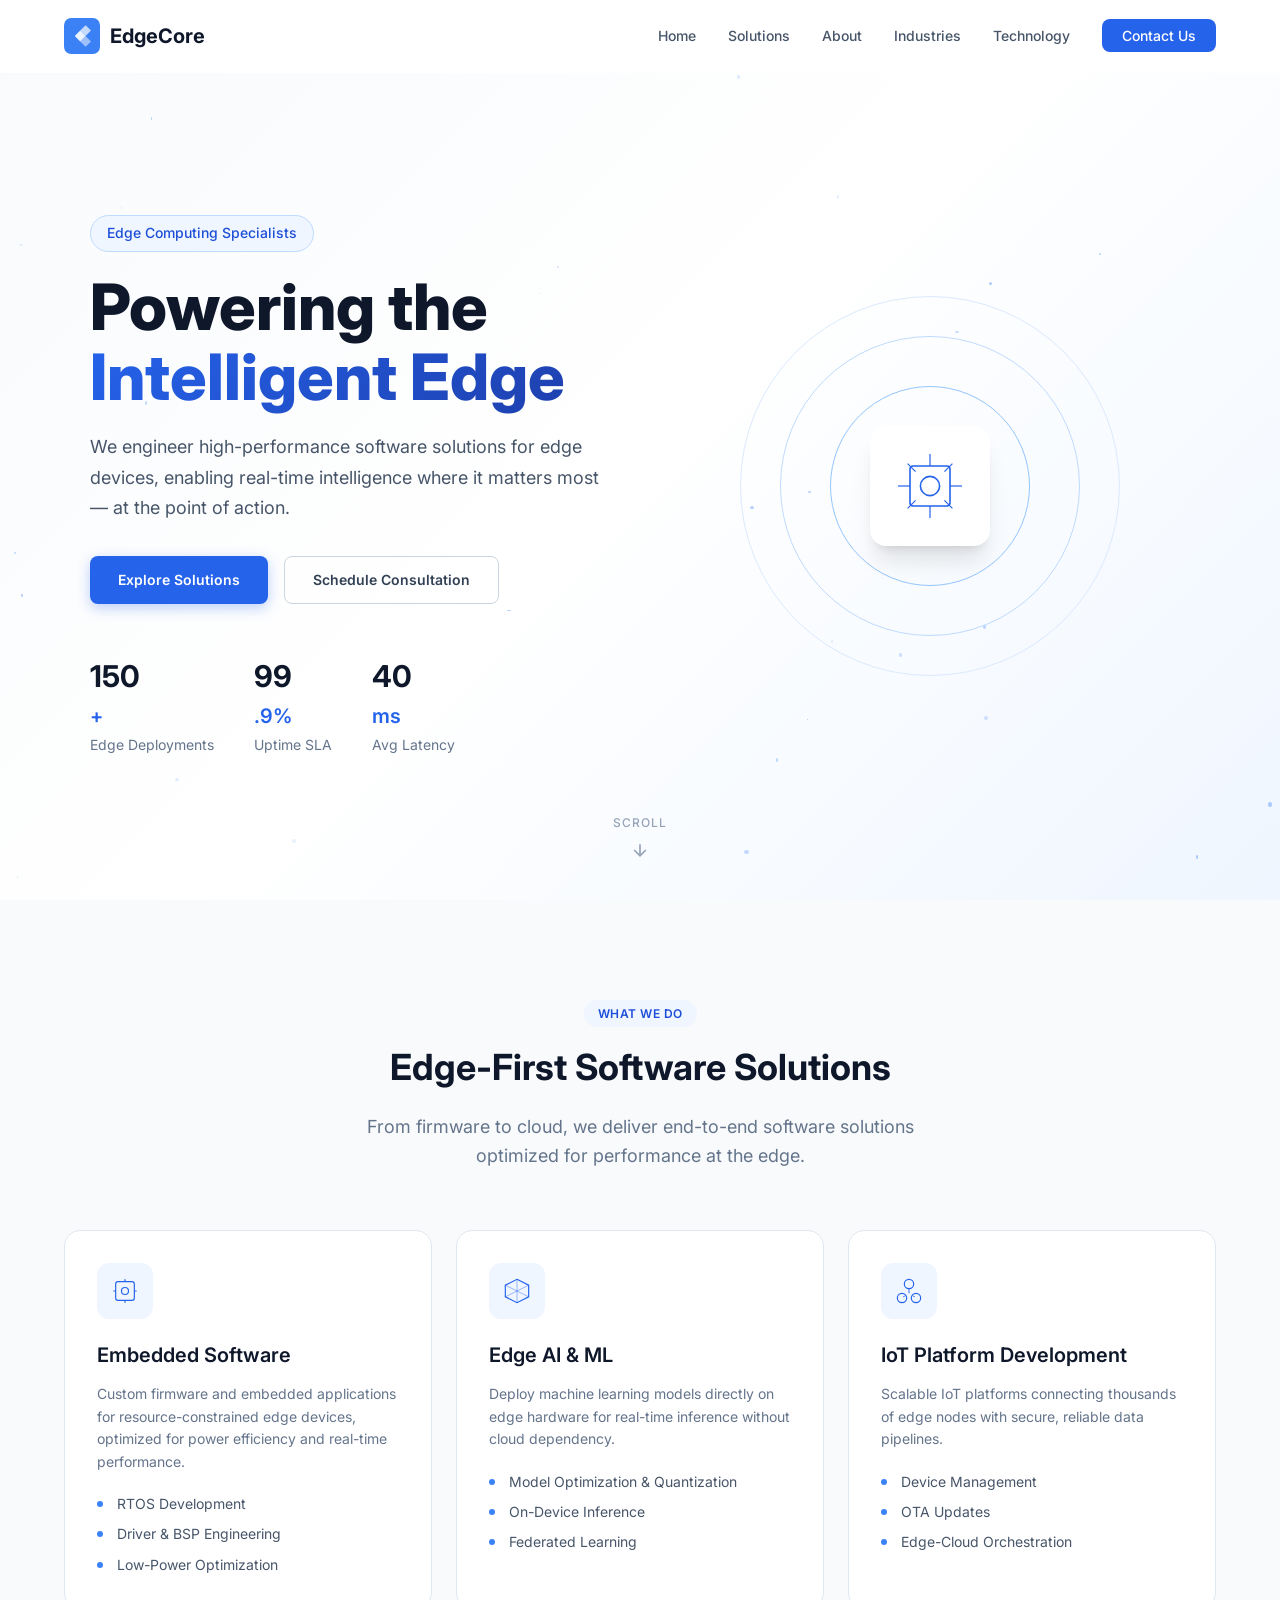
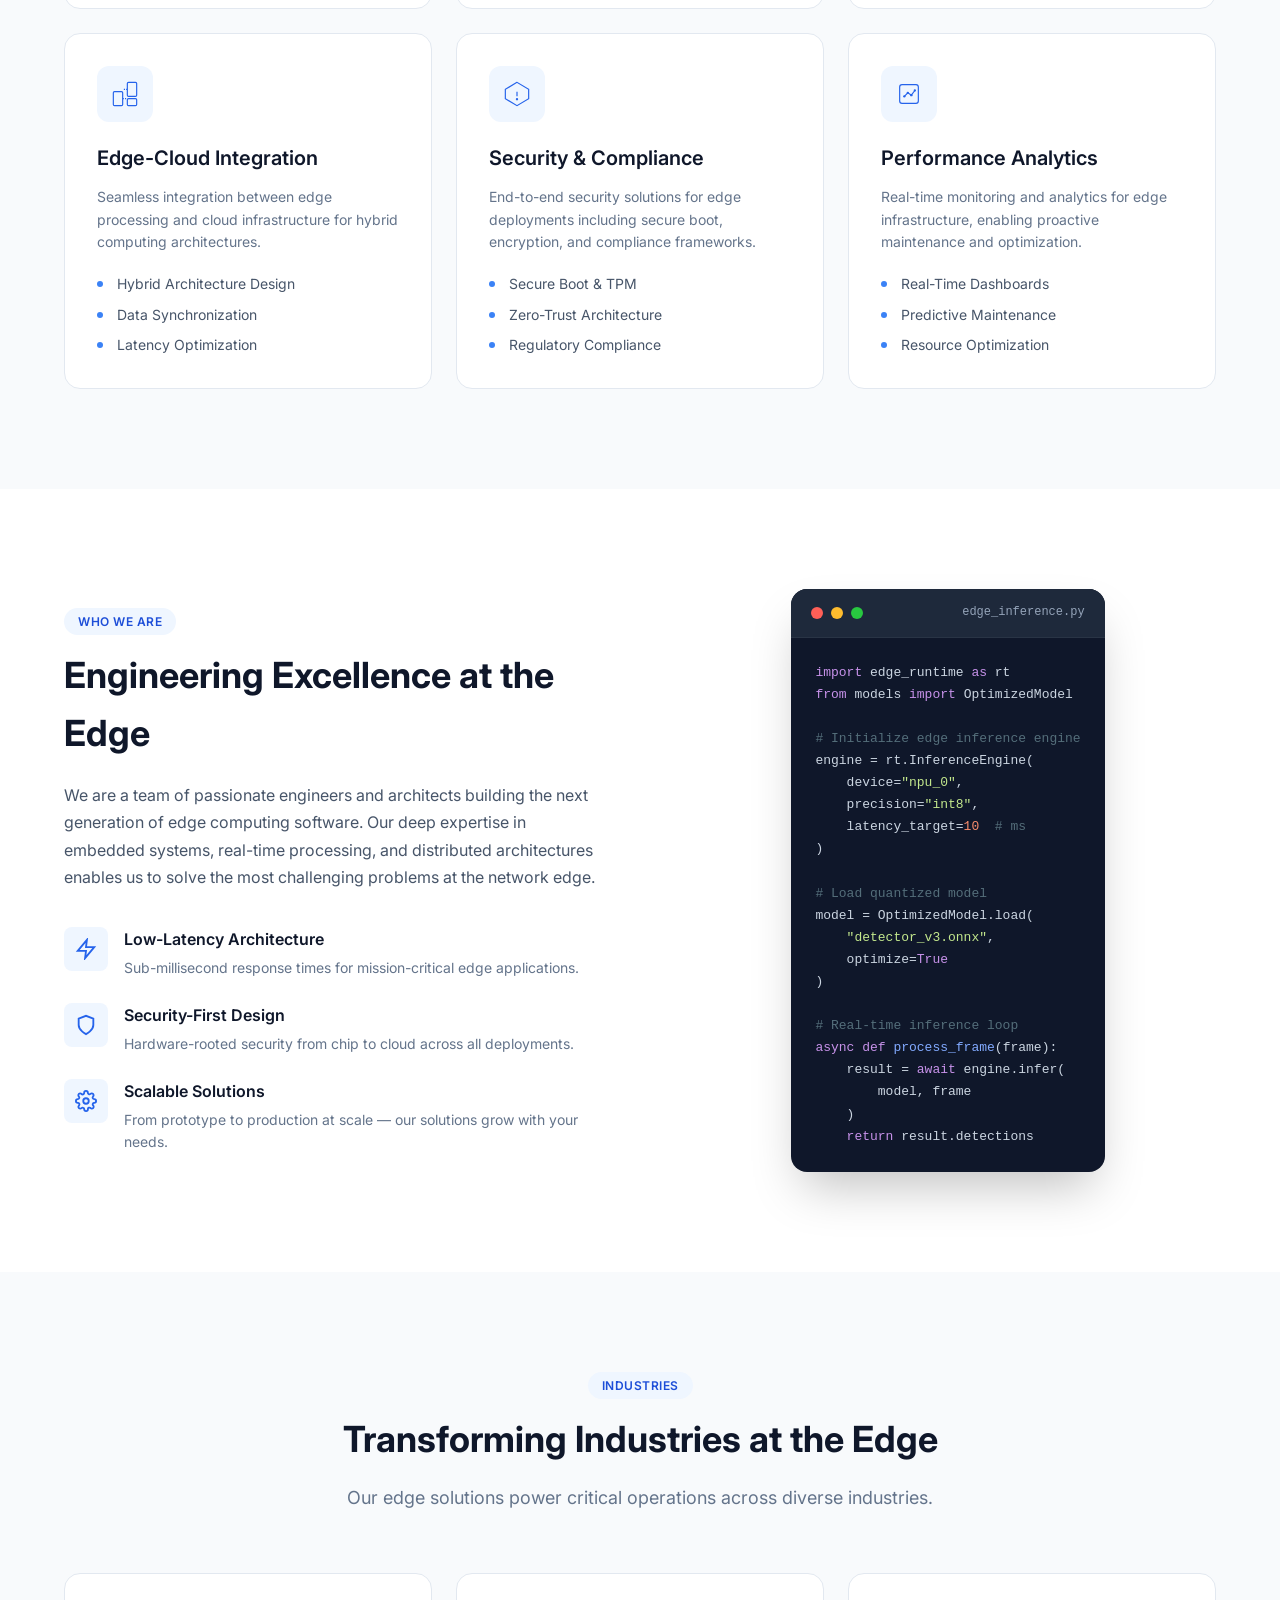
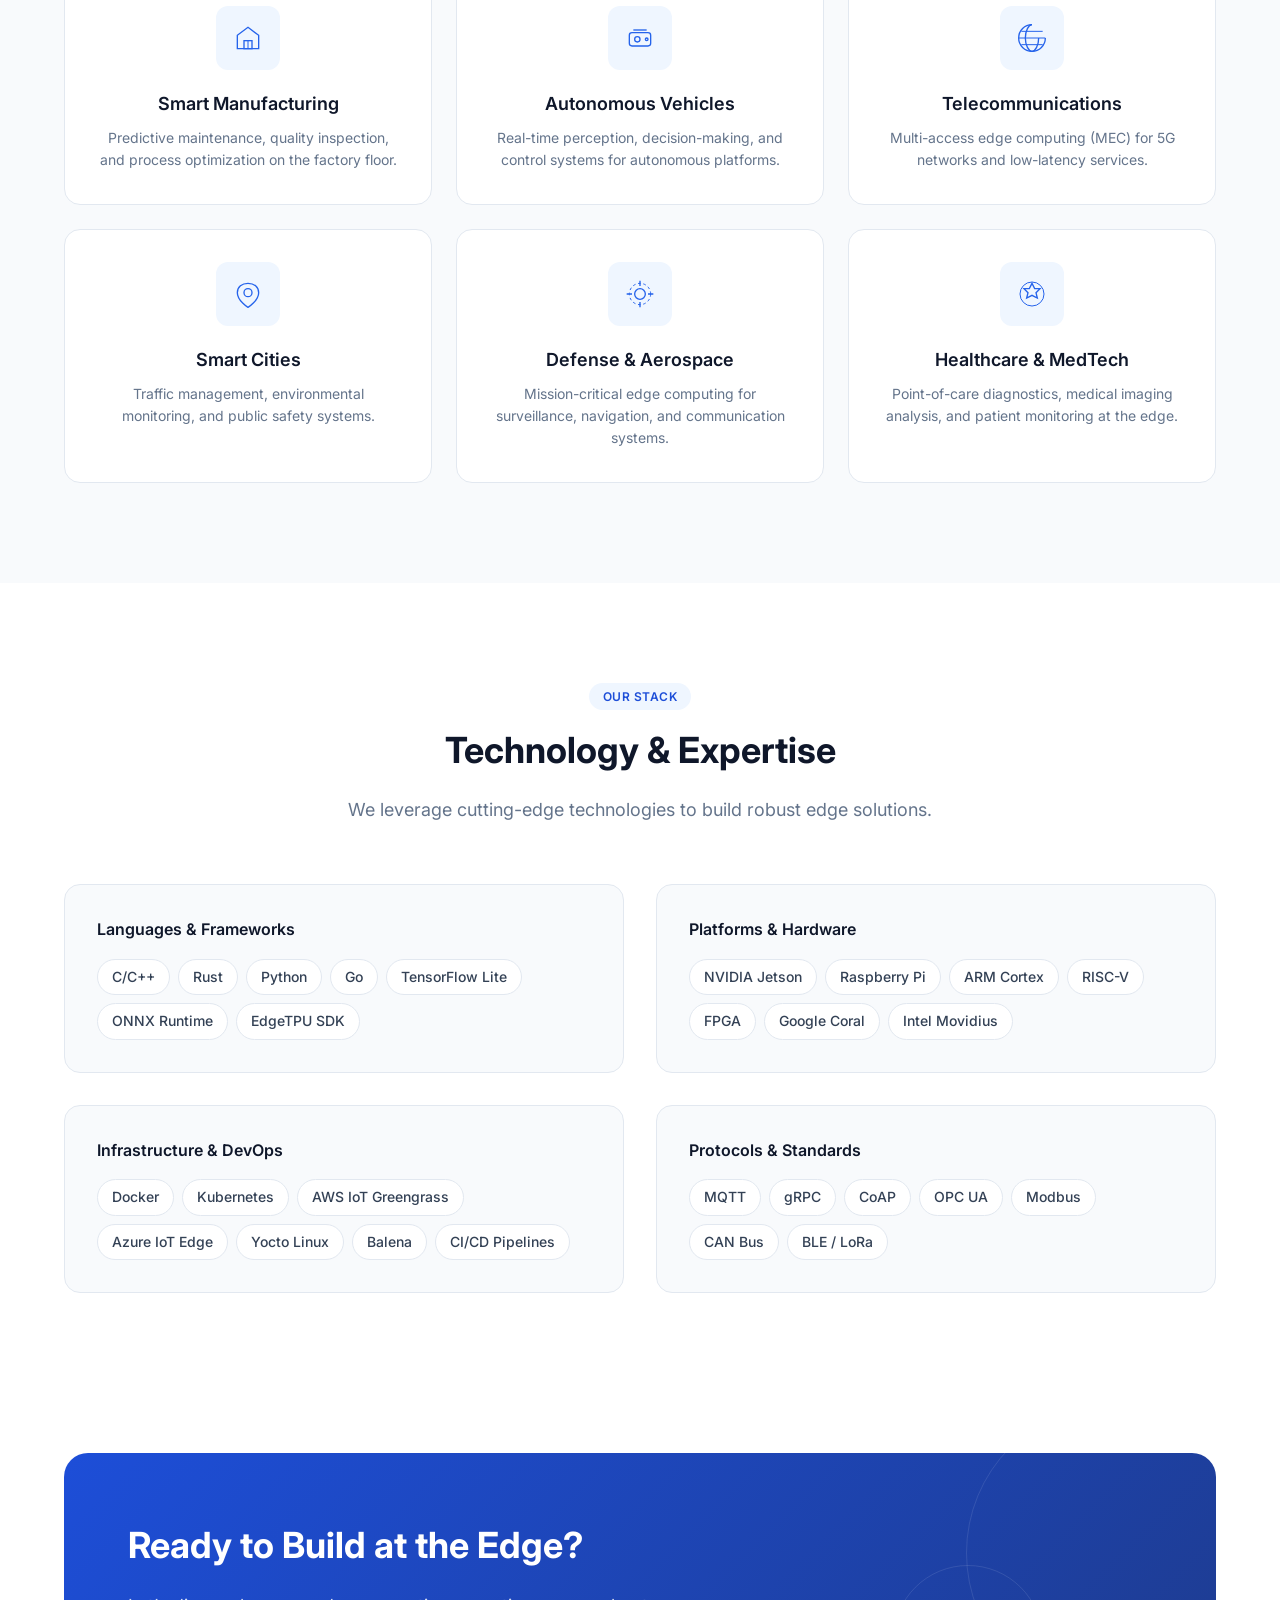
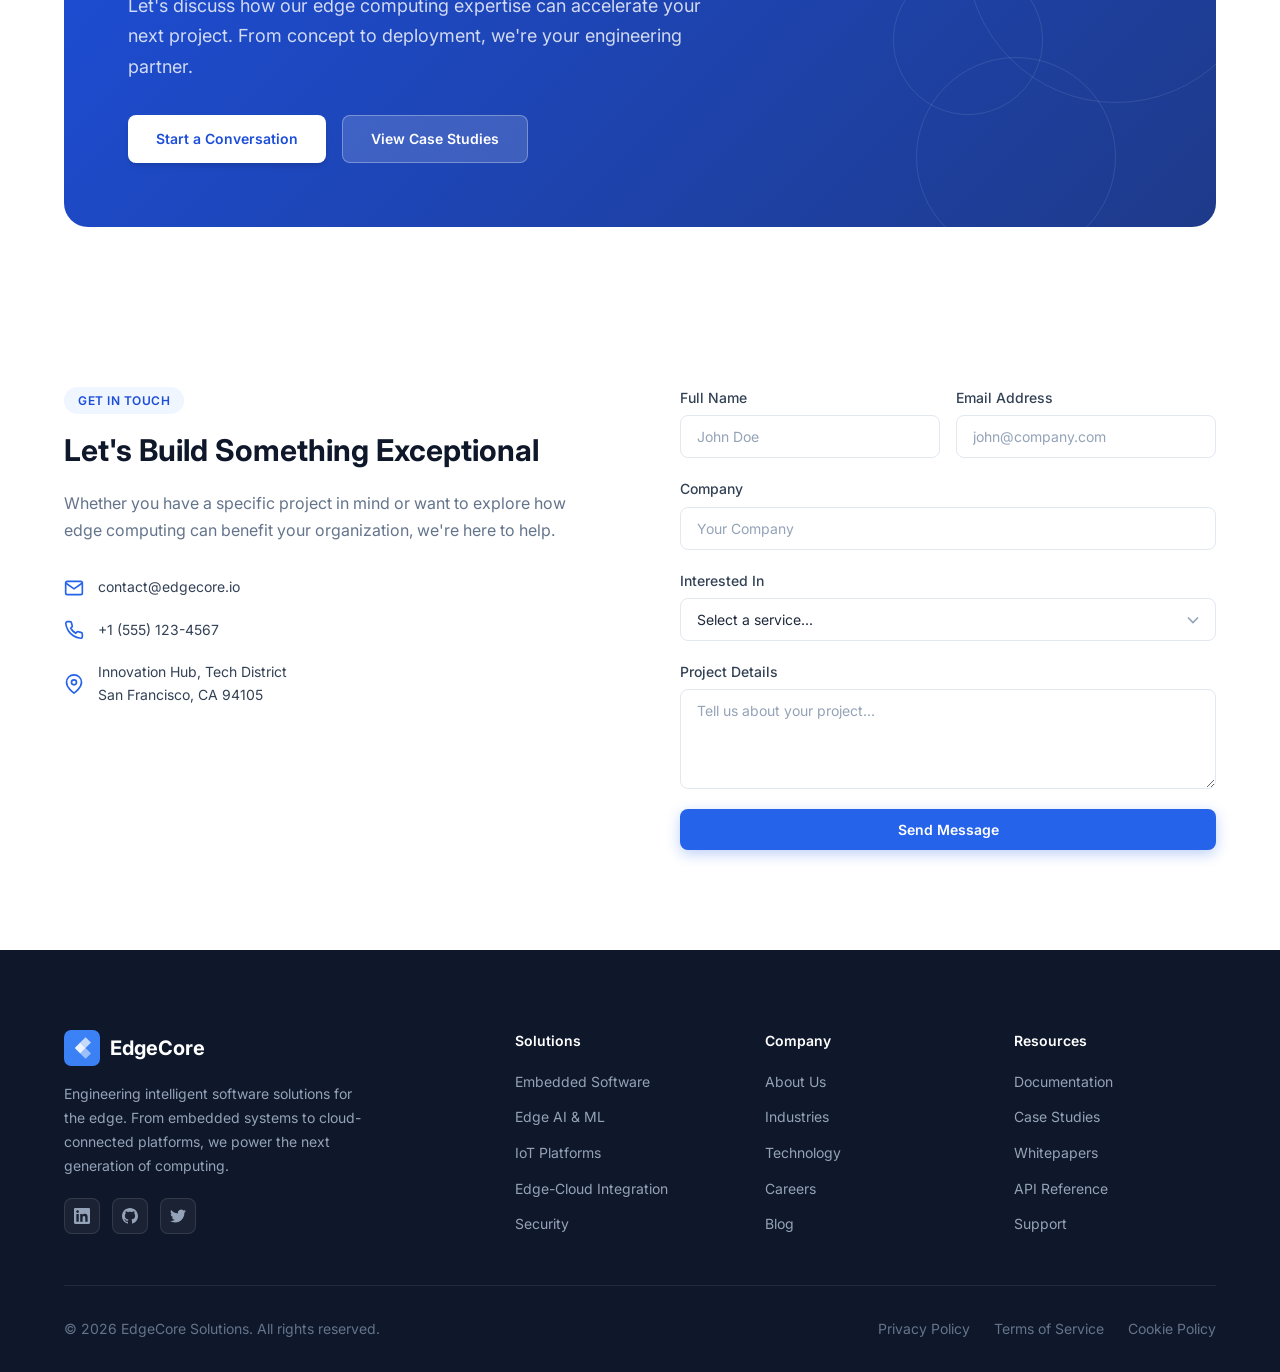
==== index.html @ 03f92da9 "Initial commit: EdgeCore Solutions website" ====
<!DOCTYPE html>
<html lang="en">
<head>
    <meta charset="UTF-8">
    <meta name="viewport" content="width=device-width, initial-scale=1.0">
    <meta name="description" content="Leading software solutions provider specializing in edge computing, embedded systems, and intelligent edge devices.">
    <title>EdgeCore Solutions | Intelligent Edge Software</title>
    <link rel="stylesheet" href="css/style.css">
    <link rel="preconnect" href="https://fonts.googleapis.com">
    <link rel="preconnect" href="https://fonts.gstatic.com" crossorigin>
    <link href="https://fonts.googleapis.com/css2?family=Inter:wght@300;400;500;600;700;800&display=swap" rel="stylesheet">
    <link rel="icon" type="image/svg+xml" href="assets/favicon.svg">
</head>
<body>
    <!-- Navigation -->
    <nav class="navbar" id="navbar">
        <div class="container nav-container">
            <a href="#" class="logo">
                <svg class="logo-icon" viewBox="0 0 40 40" fill="none" xmlns="http://www.w3.org/2000/svg">
                    <rect width="40" height="40" rx="8" fill="url(#logo-gradient)"/>
                    <path d="M12 20L18 14L24 20L18 26L12 20Z" fill="white" opacity="0.9"/>
                    <path d="M18 14L24 8L30 14L24 20L18 14Z" fill="white" opacity="0.7"/>
                    <path d="M18 26L24 20L30 26L24 32L18 26Z" fill="white" opacity="0.5"/>
                    <defs>
                        <linearGradient id="logo-gradient" x1="0" y1="0" x2="40" y2="40">
                            <stop stop-color="#3B82F6"/>
                            <stop offset="1" stop-color="#1E40AF"/>
                        </linearGradient>
                    </defs>
                </svg>
                <span class="logo-text">EdgeCore</span>
            </a>
            <ul class="nav-links" id="nav-links">
                <li><a href="#home">Home</a></li>
                <li><a href="#solutions">Solutions</a></li>
                <li><a href="#about">About</a></li>
                <li><a href="#industries">Industries</a></li>
                <li><a href="#technology">Technology</a></li>
                <li><a href="#contact" class="nav-cta">Contact Us</a></li>
            </ul>
            <button class="mobile-toggle" id="mobile-toggle" aria-label="Toggle navigation">
                <span></span>
                <span></span>
                <span></span>
            </button>
        </div>
    </nav>

    <!-- Hero Section -->
    <section class="hero" id="home">
        <div class="hero-bg">
            <div class="hero-particles" id="hero-particles"></div>
        </div>
        <div class="container hero-content">
            <div class="hero-text">
                <span class="hero-badge">Edge Computing Specialists</span>
                <h1>Powering the<br><span class="gradient-text">Intelligent Edge</span></h1>
                <p class="hero-description">We engineer high-performance software solutions for edge devices, enabling real-time intelligence where it matters most — at the point of action.</p>
                <div class="hero-actions">
                    <a href="#solutions" class="btn btn-primary">Explore Solutions</a>
                    <a href="#contact" class="btn btn-outline">Schedule Consultation</a>
                </div>
                <div class="hero-stats">
                    <div class="stat">
                        <span class="stat-number" data-count="150">0</span><span class="stat-suffix">+</span>
                        <span class="stat-label">Edge Deployments</span>
                    </div>
                    <div class="stat">
                        <span class="stat-number" data-count="99">0</span><span class="stat-suffix">.9%</span>
                        <span class="stat-label">Uptime SLA</span>
                    </div>
                    <div class="stat">
                        <span class="stat-number" data-count="40">0</span><span class="stat-suffix">ms</span>
                        <span class="stat-label">Avg Latency</span>
                    </div>
                </div>
            </div>
            <div class="hero-visual">
                <div class="device-graphic">
                    <div class="device-ring ring-1"></div>
                    <div class="device-ring ring-2"></div>
                    <div class="device-ring ring-3"></div>
                    <div class="device-core">
                        <svg viewBox="0 0 100 100" fill="none" xmlns="http://www.w3.org/2000/svg">
                            <rect x="25" y="25" width="50" height="50" rx="4" stroke="currentColor" stroke-width="2"/>
                            <circle cx="50" cy="50" r="12" stroke="currentColor" stroke-width="2"/>
                            <line x1="50" y1="10" x2="50" y2="25" stroke="currentColor" stroke-width="1.5"/>
                            <line x1="50" y1="75" x2="50" y2="90" stroke="currentColor" stroke-width="1.5"/>
                            <line x1="10" y1="50" x2="25" y2="50" stroke="currentColor" stroke-width="1.5"/>
                            <line x1="75" y1="50" x2="90" y2="50" stroke="currentColor" stroke-width="1.5"/>
                            <line x1="22" y1="22" x2="32" y2="32" stroke="currentColor" stroke-width="1.5"/>
                            <line x1="68" y1="68" x2="78" y2="78" stroke="currentColor" stroke-width="1.5"/>
                            <line x1="78" y1="22" x2="68" y2="32" stroke="currentColor" stroke-width="1.5"/>
                            <line x1="32" y1="68" x2="22" y2="78" stroke="currentColor" stroke-width="1.5"/>
                        </svg>
                    </div>
                    <div class="data-point dp-1"></div>
                    <div class="data-point dp-2"></div>
                    <div class="data-point dp-3"></div>
                    <div class="data-point dp-4"></div>
                </div>
            </div>
        </div>
        <div class="hero-scroll">
            <a href="#solutions" class="scroll-indicator">
                <span>Scroll</span>
                <svg viewBox="0 0 24 24" fill="none" stroke="currentColor" stroke-width="2">
                    <path d="M12 5v14M5 12l7 7 7-7"/>
                </svg>
            </a>
        </div>
    </section>

    <!-- Solutions Section -->
    <section class="section solutions" id="solutions">
        <div class="container">
            <div class="section-header">
                <span class="section-tag">What We Do</span>
                <h2>Edge-First Software Solutions</h2>
                <p>From firmware to cloud, we deliver end-to-end software solutions optimized for performance at the edge.</p>
            </div>
            <div class="solutions-grid">
                <div class="solution-card" data-aos="fade-up">
                    <div class="solution-icon">
                        <svg viewBox="0 0 48 48" fill="none" xmlns="http://www.w3.org/2000/svg">
                            <rect x="8" y="8" width="32" height="32" rx="4" stroke="currentColor" stroke-width="2"/>
                            <circle cx="24" cy="24" r="6" stroke="currentColor" stroke-width="2"/>
                            <path d="M24 4V8M24 40V44M4 24H8M40 24H44" stroke="currentColor" stroke-width="2"/>
                        </svg>
                    </div>
                    <h3>Embedded Software</h3>
                    <p>Custom firmware and embedded applications for resource-constrained edge devices, optimized for power efficiency and real-time performance.</p>
                    <ul class="solution-features">
                        <li>RTOS Development</li>
                        <li>Driver & BSP Engineering</li>
                        <li>Low-Power Optimization</li>
                    </ul>
                </div>
                <div class="solution-card" data-aos="fade-up" data-aos-delay="100">
                    <div class="solution-icon">
                        <svg viewBox="0 0 48 48" fill="none" xmlns="http://www.w3.org/2000/svg">
                            <path d="M24 4L44 14V34L24 44L4 34V14L24 4Z" stroke="currentColor" stroke-width="2"/>
                            <path d="M24 4V44M4 14L44 34M44 14L4 34" stroke="currentColor" stroke-width="1.5" opacity="0.5"/>
                        </svg>
                    </div>
                    <h3>Edge AI & ML</h3>
                    <p>Deploy machine learning models directly on edge hardware for real-time inference without cloud dependency.</p>
                    <ul class="solution-features">
                        <li>Model Optimization & Quantization</li>
                        <li>On-Device Inference</li>
                        <li>Federated Learning</li>
                    </ul>
                </div>
                <div class="solution-card" data-aos="fade-up" data-aos-delay="200">
                    <div class="solution-icon">
                        <svg viewBox="0 0 48 48" fill="none" xmlns="http://www.w3.org/2000/svg">
                            <circle cx="24" cy="12" r="8" stroke="currentColor" stroke-width="2"/>
                            <circle cx="12" cy="36" r="8" stroke="currentColor" stroke-width="2"/>
                            <circle cx="36" cy="36" r="8" stroke="currentColor" stroke-width="2"/>
                            <path d="M24 20V28M18 32L14 34M30 32L34 34" stroke="currentColor" stroke-width="1.5"/>
                        </svg>
                    </div>
                    <h3>IoT Platform Development</h3>
                    <p>Scalable IoT platforms connecting thousands of edge nodes with secure, reliable data pipelines.</p>
                    <ul class="solution-features">
                        <li>Device Management</li>
                        <li>OTA Updates</li>
                        <li>Edge-Cloud Orchestration</li>
                    </ul>
                </div>
                <div class="solution-card" data-aos="fade-up" data-aos-delay="300">
                    <div class="solution-icon">
                        <svg viewBox="0 0 48 48" fill="none" xmlns="http://www.w3.org/2000/svg">
                            <rect x="4" y="20" width="16" height="24" rx="2" stroke="currentColor" stroke-width="2"/>
                            <rect x="28" y="4" width="16" height="24" rx="2" stroke="currentColor" stroke-width="2"/>
                            <path d="M20 32H28M28 16H20" stroke="currentColor" stroke-width="2" stroke-dasharray="2 2"/>
                            <rect x="28" y="32" width="16" height="12" rx="2" stroke="currentColor" stroke-width="2"/>
                        </svg>
                    </div>
                    <h3>Edge-Cloud Integration</h3>
                    <p>Seamless integration between edge processing and cloud infrastructure for hybrid computing architectures.</p>
                    <ul class="solution-features">
                        <li>Hybrid Architecture Design</li>
                        <li>Data Synchronization</li>
                        <li>Latency Optimization</li>
                    </ul>
                </div>
                <div class="solution-card" data-aos="fade-up" data-aos-delay="400">
                    <div class="solution-icon">
                        <svg viewBox="0 0 48 48" fill="none" xmlns="http://www.w3.org/2000/svg">
                            <path d="M24 4L4 16V32L24 44L44 32V16L24 4Z" stroke="currentColor" stroke-width="2"/>
                            <path d="M24 20V28" stroke="currentColor" stroke-width="2"/>
                            <circle cx="24" cy="33" r="2" fill="currentColor"/>
                        </svg>
                    </div>
                    <h3>Security & Compliance</h3>
                    <p>End-to-end security solutions for edge deployments including secure boot, encryption, and compliance frameworks.</p>
                    <ul class="solution-features">
                        <li>Secure Boot & TPM</li>
                        <li>Zero-Trust Architecture</li>
                        <li>Regulatory Compliance</li>
                    </ul>
                </div>
                <div class="solution-card" data-aos="fade-up" data-aos-delay="500">
                    <div class="solution-icon">
                        <svg viewBox="0 0 48 48" fill="none" xmlns="http://www.w3.org/2000/svg">
                            <rect x="8" y="8" width="32" height="32" rx="4" stroke="currentColor" stroke-width="2"/>
                            <path d="M16 28L22 22L28 26L34 18" stroke="currentColor" stroke-width="2"/>
                            <circle cx="16" cy="28" r="2" fill="currentColor"/>
                            <circle cx="22" cy="22" r="2" fill="currentColor"/>
                            <circle cx="28" cy="26" r="2" fill="currentColor"/>
                            <circle cx="34" cy="18" r="2" fill="currentColor"/>
                        </svg>
                    </div>
                    <h3>Performance Analytics</h3>
                    <p>Real-time monitoring and analytics for edge infrastructure, enabling proactive maintenance and optimization.</p>
                    <ul class="solution-features">
                        <li>Real-Time Dashboards</li>
                        <li>Predictive Maintenance</li>
                        <li>Resource Optimization</li>
                    </ul>
                </div>
            </div>
        </div>
    </section>

    <!-- About Section -->
    <section class="section about" id="about">
        <div class="container">
            <div class="about-grid">
                <div class="about-content">
                    <span class="section-tag">Who We Are</span>
                    <h2>Engineering Excellence at the Edge</h2>
                    <p class="about-lead">We are a team of passionate engineers and architects building the next generation of edge computing software. Our deep expertise in embedded systems, real-time processing, and distributed architectures enables us to solve the most challenging problems at the network edge.</p>
                    <div class="about-features">
                        <div class="about-feature">
                            <div class="feature-icon">
                                <svg viewBox="0 0 24 24" fill="none" stroke="currentColor" stroke-width="2">
                                    <path d="M13 2L3 14h9l-1 8 10-12h-9l1-8z"/>
                                </svg>
                            </div>
                            <div>
                                <h4>Low-Latency Architecture</h4>
                                <p>Sub-millisecond response times for mission-critical edge applications.</p>
                            </div>
                        </div>
                        <div class="about-feature">
                            <div class="feature-icon">
                                <svg viewBox="0 0 24 24" fill="none" stroke="currentColor" stroke-width="2">
                                    <path d="M12 22s8-4 8-10V5l-8-3-8 3v7c0 6 8 10 8 10z"/>
                                </svg>
                            </div>
                            <div>
                                <h4>Security-First Design</h4>
                                <p>Hardware-rooted security from chip to cloud across all deployments.</p>
                            </div>
                        </div>
                        <div class="about-feature">
                            <div class="feature-icon">
                                <svg viewBox="0 0 24 24" fill="none" stroke="currentColor" stroke-width="2">
                                    <circle cx="12" cy="12" r="3"/>
                                    <path d="M19.4 15a1.65 1.65 0 0 0 .33 1.82l.06.06a2 2 0 0 1 0 2.83 2 2 0 0 1-2.83 0l-.06-.06a1.65 1.65 0 0 0-1.82-.33 1.65 1.65 0 0 0-1 1.51V21a2 2 0 0 1-2 2 2 2 0 0 1-2-2v-.09A1.65 1.65 0 0 0 9 19.4a1.65 1.65 0 0 0-1.82.33l-.06.06a2 2 0 0 1-2.83 0 2 2 0 0 1 0-2.83l.06-.06A1.65 1.65 0 0 0 4.68 15a1.65 1.65 0 0 0-1.51-1H3a2 2 0 0 1-2-2 2 2 0 0 1 2-2h.09A1.65 1.65 0 0 0 4.6 9a1.65 1.65 0 0 0-.33-1.82l-.06-.06a2 2 0 0 1 0-2.83 2 2 0 0 1 2.83 0l.06.06A1.65 1.65 0 0 0 9 4.68a1.65 1.65 0 0 0 1-1.51V3a2 2 0 0 1 2-2 2 2 0 0 1 2 2v.09a1.65 1.65 0 0 0 1 1.51 1.65 1.65 0 0 0 1.82-.33l.06-.06a2 2 0 0 1 2.83 0 2 2 0 0 1 0 2.83l-.06.06A1.65 1.65 0 0 0 19.4 9a1.65 1.65 0 0 0 1.51 1H21a2 2 0 0 1 2 2 2 2 0 0 1-2 2h-.09a1.65 1.65 0 0 0-1.51 1z"/>
                                </svg>
                            </div>
                            <div>
                                <h4>Scalable Solutions</h4>
                                <p>From prototype to production at scale — our solutions grow with your needs.</p>
                            </div>
                        </div>
                    </div>
                </div>
                <div class="about-visual">
                    <div class="about-image">
                        <div class="code-window">
                            <div class="code-header">
                                <span class="dot red"></span>
                                <span class="dot yellow"></span>
                                <span class="dot green"></span>
                                <span class="code-title">edge_inference.py</span>
                            </div>
                            <pre class="code-content"><code><span class="code-keyword">import</span> edge_runtime <span class="code-keyword">as</span> rt
<span class="code-keyword">from</span> models <span class="code-keyword">import</span> OptimizedModel

<span class="code-comment"># Initialize edge inference engine</span>
engine = rt.InferenceEngine(
    device=<span class="code-string">"npu_0"</span>,
    precision=<span class="code-string">"int8"</span>,
    latency_target=<span class="code-number">10</span>  <span class="code-comment"># ms</span>
)

<span class="code-comment"># Load quantized model</span>
model = OptimizedModel.load(
    <span class="code-string">"detector_v3.onnx"</span>,
    optimize=<span class="code-keyword">True</span>
)

<span class="code-comment"># Real-time inference loop</span>
<span class="code-keyword">async def</span> <span class="code-function">process_frame</span>(frame):
    result = <span class="code-keyword">await</span> engine.infer(
        model, frame
    )
    <span class="code-keyword">return</span> result.detections</code></pre>
                        </div>
                    </div>
                </div>
            </div>
        </div>
    </section>

    <!-- Industries Section -->
    <section class="section industries" id="industries">
        <div class="container">
            <div class="section-header">
                <span class="section-tag">Industries</span>
                <h2>Transforming Industries at the Edge</h2>
                <p>Our edge solutions power critical operations across diverse industries.</p>
            </div>
            <div class="industries-grid">
                <div class="industry-card">
                    <div class="industry-icon">
                        <svg viewBox="0 0 48 48" fill="none" xmlns="http://www.w3.org/2000/svg">
                            <path d="M8 40V20L24 8L40 20V40H8Z" stroke="currentColor" stroke-width="2"/>
                            <rect x="18" y="28" width="12" height="12" stroke="currentColor" stroke-width="2"/>
                            <path d="M24 28V40" stroke="currentColor" stroke-width="1.5"/>
                        </svg>
                    </div>
                    <h3>Smart Manufacturing</h3>
                    <p>Predictive maintenance, quality inspection, and process optimization on the factory floor.</p>
                </div>
                <div class="industry-card">
                    <div class="industry-icon">
                        <svg viewBox="0 0 48 48" fill="none" xmlns="http://www.w3.org/2000/svg">
                            <rect x="8" y="16" width="32" height="20" rx="4" stroke="currentColor" stroke-width="2"/>
                            <circle cx="20" cy="26" r="4" stroke="currentColor" stroke-width="2"/>
                            <circle cx="34" cy="26" r="2" stroke="currentColor" stroke-width="2"/>
                            <path d="M14 12H34" stroke="currentColor" stroke-width="2"/>
                        </svg>
                    </div>
                    <h3>Autonomous Vehicles</h3>
                    <p>Real-time perception, decision-making, and control systems for autonomous platforms.</p>
                </div>
                <div class="industry-card">
                    <div class="industry-icon">
                        <svg viewBox="0 0 48 48" fill="none" xmlns="http://www.w3.org/2000/svg">
                            <path d="M24 4C13 4 4 13 4 24C4 35 13 44 24 44C35 44 44 35 44 24" stroke="currentColor" stroke-width="2"/>
                            <path d="M24 4C19 4 14 13 14 24C14 35 19 44 24 44C29 44 34 35 34 24" stroke="currentColor" stroke-width="2"/>
                            <path d="M4 24H44" stroke="currentColor" stroke-width="1.5"/>
                            <path d="M8 14H40" stroke="currentColor" stroke-width="1.5"/>
                            <path d="M8 34H40" stroke="currentColor" stroke-width="1.5"/>
                        </svg>
                    </div>
                    <h3>Telecommunications</h3>
                    <p>Multi-access edge computing (MEC) for 5G networks and low-latency services.</p>
                </div>
                <div class="industry-card">
                    <div class="industry-icon">
                        <svg viewBox="0 0 48 48" fill="none" xmlns="http://www.w3.org/2000/svg">
                            <path d="M24 44C24 44 40 34 40 22C40 13 33 8 24 8C15 8 8 13 8 22C8 34 24 44 24 44Z" stroke="currentColor" stroke-width="2"/>
                            <circle cx="24" cy="22" r="6" stroke="currentColor" stroke-width="2"/>
                        </svg>
                    </div>
                    <h3>Smart Cities</h3>
                    <p>Traffic management, environmental monitoring, and public safety systems.</p>
                </div>
                <div class="industry-card">
                    <div class="industry-icon">
                        <svg viewBox="0 0 48 48" fill="none" xmlns="http://www.w3.org/2000/svg">
                            <path d="M24 4V12M24 36V44M4 24H12M36 24H44" stroke="currentColor" stroke-width="2"/>
                            <circle cx="24" cy="24" r="8" stroke="currentColor" stroke-width="2"/>
                            <circle cx="24" cy="24" r="16" stroke="currentColor" stroke-width="1.5" stroke-dasharray="4 4"/>
                        </svg>
                    </div>
                    <h3>Defense & Aerospace</h3>
                    <p>Mission-critical edge computing for surveillance, navigation, and communication systems.</p>
                </div>
                <div class="industry-card">
                    <div class="industry-icon">
                        <svg viewBox="0 0 48 48" fill="none" xmlns="http://www.w3.org/2000/svg">
                            <path d="M24 8L28 16H36L30 22L32 30L24 26L16 30L18 22L12 16H20L24 8Z" stroke="currentColor" stroke-width="2"/>
                            <circle cx="24" cy="24" r="18" stroke="currentColor" stroke-width="1.5"/>
                        </svg>
                    </div>
                    <h3>Healthcare & MedTech</h3>
                    <p>Point-of-care diagnostics, medical imaging analysis, and patient monitoring at the edge.</p>
                </div>
            </div>
        </div>
    </section>

    <!-- Technology Section -->
    <section class="section technology" id="technology">
        <div class="container">
            <div class="section-header">
                <span class="section-tag">Our Stack</span>
                <h2>Technology & Expertise</h2>
                <p>We leverage cutting-edge technologies to build robust edge solutions.</p>
            </div>
            <div class="tech-grid">
                <div class="tech-category">
                    <h3>Languages & Frameworks</h3>
                    <div class="tech-tags">
                        <span class="tech-tag">C/C++</span>
                        <span class="tech-tag">Rust</span>
                        <span class="tech-tag">Python</span>
                        <span class="tech-tag">Go</span>
                        <span class="tech-tag">TensorFlow Lite</span>
                        <span class="tech-tag">ONNX Runtime</span>
                        <span class="tech-tag">EdgeTPU SDK</span>
                    </div>
                </div>
                <div class="tech-category">
                    <h3>Platforms & Hardware</h3>
                    <div class="tech-tags">
                        <span class="tech-tag">NVIDIA Jetson</span>
                        <span class="tech-tag">Raspberry Pi</span>
                        <span class="tech-tag">ARM Cortex</span>
                        <span class="tech-tag">RISC-V</span>
                        <span class="tech-tag">FPGA</span>
                        <span class="tech-tag">Google Coral</span>
                        <span class="tech-tag">Intel Movidius</span>
                    </div>
                </div>
                <div class="tech-category">
                    <h3>Infrastructure & DevOps</h3>
                    <div class="tech-tags">
                        <span class="tech-tag">Docker</span>
                        <span class="tech-tag">Kubernetes</span>
                        <span class="tech-tag">AWS IoT Greengrass</span>
                        <span class="tech-tag">Azure IoT Edge</span>
                        <span class="tech-tag">Yocto Linux</span>
                        <span class="tech-tag">Balena</span>
                        <span class="tech-tag">CI/CD Pipelines</span>
                    </div>
                </div>
                <div class="tech-category">
                    <h3>Protocols & Standards</h3>
                    <div class="tech-tags">
                        <span class="tech-tag">MQTT</span>
                        <span class="tech-tag">gRPC</span>
                        <span class="tech-tag">CoAP</span>
                        <span class="tech-tag">OPC UA</span>
                        <span class="tech-tag">Modbus</span>
                        <span class="tech-tag">CAN Bus</span>
                        <span class="tech-tag">BLE / LoRa</span>
                    </div>
                </div>
            </div>
        </div>
    </section>

    <!-- CTA Section -->
    <section class="section cta-section">
        <div class="container">
            <div class="cta-card">
                <div class="cta-content">
                    <h2>Ready to Build at the Edge?</h2>
                    <p>Let's discuss how our edge computing expertise can accelerate your next project. From concept to deployment, we're your engineering partner.</p>
                    <div class="cta-actions">
                        <a href="#contact" class="btn btn-white">Start a Conversation</a>
                        <a href="#solutions" class="btn btn-ghost">View Case Studies</a>
                    </div>
                </div>
                <div class="cta-decoration">
                    <div class="cta-circle c1"></div>
                    <div class="cta-circle c2"></div>
                    <div class="cta-circle c3"></div>
                </div>
            </div>
        </div>
    </section>

    <!-- Contact Section -->
    <section class="section contact" id="contact">
        <div class="container">
            <div class="contact-grid">
                <div class="contact-info">
                    <span class="section-tag">Get In Touch</span>
                    <h2>Let's Build Something Exceptional</h2>
                    <p>Whether you have a specific project in mind or want to explore how edge computing can benefit your organization, we're here to help.</p>
                    <div class="contact-details">
                        <div class="contact-item">
                            <svg viewBox="0 0 24 24" fill="none" stroke="currentColor" stroke-width="2">
                                <path d="M4 4h16c1.1 0 2 .9 2 2v12c0 1.1-.9 2-2 2H4c-1.1 0-2-.9-2-2V6c0-1.1.9-2 2-2z"/>
                                <polyline points="22,6 12,13 2,6"/>
                            </svg>
                            <span>contact@edgecore.io</span>
                        </div>
                        <div class="contact-item">
                            <svg viewBox="0 0 24 24" fill="none" stroke="currentColor" stroke-width="2">
                                <path d="M22 16.92v3a2 2 0 0 1-2.18 2 19.79 19.79 0 0 1-8.63-3.07 19.5 19.5 0 0 1-6-6 19.79 19.79 0 0 1-3.07-8.67A2 2 0 0 1 4.11 2h3a2 2 0 0 1 2 1.72 12.84 12.84 0 0 0 .7 2.81 2 2 0 0 1-.45 2.11L8.09 9.91a16 16 0 0 0 6 6l1.27-1.27a2 2 0 0 1 2.11-.45 12.84 12.84 0 0 0 2.81.7A2 2 0 0 1 22 16.92z"/>
                            </svg>
                            <span>+1 (555) 123-4567</span>
                        </div>
                        <div class="contact-item">
                            <svg viewBox="0 0 24 24" fill="none" stroke="currentColor" stroke-width="2">
                                <path d="M21 10c0 7-9 13-9 13s-9-6-9-13a9 9 0 0 1 18 0z"/>
                                <circle cx="12" cy="10" r="3"/>
                            </svg>
                            <span>Innovation Hub, Tech District<br>San Francisco, CA 94105</span>
                        </div>
                    </div>
                </div>
                <div class="contact-form-container">
                    <form class="contact-form" id="contact-form">
                        <div class="form-row">
                            <div class="form-group">
                                <label for="name">Full Name</label>
                                <input type="text" id="name" name="name" placeholder="John Doe" required>
                            </div>
                            <div class="form-group">
                                <label for="email">Email Address</label>
                                <input type="email" id="email" name="email" placeholder="john@company.com" required>
                            </div>
                        </div>
                        <div class="form-group">
                            <label for="company">Company</label>
                            <input type="text" id="company" name="company" placeholder="Your Company">
                        </div>
                        <div class="form-group">
                            <label for="service">Interested In</label>
                            <select id="service" name="service">
                                <option value="">Select a service...</option>
                                <option value="embedded">Embedded Software Development</option>
                                <option value="edge-ai">Edge AI & ML Solutions</option>
                                <option value="iot">IoT Platform Development</option>
                                <option value="integration">Edge-Cloud Integration</option>
                                <option value="security">Security & Compliance</option>
                                <option value="consulting">Technical Consulting</option>
                            </select>
                        </div>
                        <div class="form-group">
                            <label for="message">Project Details</label>
                            <textarea id="message" name="message" rows="4" placeholder="Tell us about your project..."></textarea>
                        </div>
                        <button type="submit" class="btn btn-primary btn-full">Send Message</button>
                    </form>
                </div>
            </div>
        </div>
    </section>

    <!-- Footer -->
    <footer class="footer">
        <div class="container">
            <div class="footer-grid">
                <div class="footer-brand">
                    <a href="#" class="logo">
                        <svg class="logo-icon" viewBox="0 0 40 40" fill="none" xmlns="http://www.w3.org/2000/svg">
                            <rect width="40" height="40" rx="8" fill="url(#logo-gradient-footer)"/>
                            <path d="M12 20L18 14L24 20L18 26L12 20Z" fill="white" opacity="0.9"/>
                            <path d="M18 14L24 8L30 14L24 20L18 14Z" fill="white" opacity="0.7"/>
                            <path d="M18 26L24 20L30 26L24 32L18 26Z" fill="white" opacity="0.5"/>
                            <defs>
                                <linearGradient id="logo-gradient-footer" x1="0" y1="0" x2="40" y2="40">
                                    <stop stop-color="#3B82F6"/>
                                    <stop offset="1" stop-color="#1E40AF"/>
                                </linearGradient>
                            </defs>
                        </svg>
                        <span class="logo-text">EdgeCore</span>
                    </a>
                    <p class="footer-description">Engineering intelligent software solutions for the edge. From embedded systems to cloud-connected platforms, we power the next generation of computing.</p>
                    <div class="social-links">
                        <a href="#" aria-label="LinkedIn">
                            <svg viewBox="0 0 24 24" fill="currentColor"><path d="M20.447 20.452h-3.554v-5.569c0-1.328-.027-3.037-1.852-3.037-1.853 0-2.136 1.445-2.136 2.939v5.667H9.351V9h3.414v1.561h.046c.477-.9 1.637-1.85 3.37-1.85 3.601 0 4.267 2.37 4.267 5.455v6.286zM5.337 7.433c-1.144 0-2.063-.926-2.063-2.065 0-1.138.92-2.063 2.063-2.063 1.14 0 2.064.925 2.064 2.063 0 1.139-.925 2.065-2.064 2.065zm1.782 13.019H3.555V9h3.564v11.452zM22.225 0H1.771C.792 0 0 .774 0 1.729v20.542C0 23.227.792 24 1.771 24h20.451C23.2 24 24 23.227 24 22.271V1.729C24 .774 23.2 0 22.222 0h.003z"/></svg>
                        </a>
                        <a href="#" aria-label="GitHub">
                            <svg viewBox="0 0 24 24" fill="currentColor"><path d="M12 0c-6.626 0-12 5.373-12 12 0 5.302 3.438 9.8 8.207 11.387.599.111.793-.261.793-.577v-2.234c-3.338.726-4.033-1.416-4.033-1.416-.546-1.387-1.333-1.756-1.333-1.756-1.089-.745.083-.729.083-.729 1.205.084 1.839 1.237 1.839 1.237 1.07 1.834 2.807 1.304 3.492.997.107-.775.418-1.305.762-1.604-2.665-.305-5.467-1.334-5.467-5.931 0-1.311.469-2.381 1.236-3.221-.124-.303-.535-1.524.117-3.176 0 0 1.008-.322 3.301 1.23.957-.266 1.983-.399 3.003-.404 1.02.005 2.047.138 3.006.404 2.291-1.552 3.297-1.23 3.297-1.23.653 1.653.242 2.874.118 3.176.77.84 1.235 1.911 1.235 3.221 0 4.609-2.807 5.624-5.479 5.921.43.372.823 1.102.823 2.222v3.293c0 .319.192.694.801.576 4.765-1.589 8.199-6.086 8.199-11.386 0-6.627-5.373-12-12-12z"/></svg>
                        </a>
                        <a href="#" aria-label="Twitter">
                            <svg viewBox="0 0 24 24" fill="currentColor"><path d="M23.953 4.57a10 10 0 01-2.825.775 4.958 4.958 0 002.163-2.723c-.951.555-2.005.959-3.127 1.184a4.92 4.92 0 00-8.384 4.482C7.69 8.095 4.067 6.13 1.64 3.162a4.822 4.822 0 00-.666 2.475c0 1.71.87 3.213 2.188 4.096a4.904 4.904 0 01-2.228-.616v.06a4.923 4.923 0 003.946 4.827 4.996 4.996 0 01-2.212.085 4.936 4.936 0 004.604 3.417 9.867 9.867 0 01-6.102 2.105c-.39 0-.779-.023-1.17-.067a13.995 13.995 0 007.557 2.209c9.053 0 13.998-7.496 13.998-13.985 0-.21 0-.42-.015-.63A9.935 9.935 0 0024 4.59z"/></svg>
                        </a>
                    </div>
                </div>
                <div class="footer-links">
                    <h4>Solutions</h4>
                    <ul>
                        <li><a href="#solutions">Embedded Software</a></li>
                        <li><a href="#solutions">Edge AI & ML</a></li>
                        <li><a href="#solutions">IoT Platforms</a></li>
                        <li><a href="#solutions">Edge-Cloud Integration</a></li>
                        <li><a href="#solutions">Security</a></li>
                    </ul>
                </div>
                <div class="footer-links">
                    <h4>Company</h4>
                    <ul>
                        <li><a href="#about">About Us</a></li>
                        <li><a href="#industries">Industries</a></li>
                        <li><a href="#technology">Technology</a></li>
                        <li><a href="#">Careers</a></li>
                        <li><a href="#">Blog</a></li>
                    </ul>
                </div>
                <div class="footer-links">
                    <h4>Resources</h4>
                    <ul>
                        <li><a href="#">Documentation</a></li>
                        <li><a href="#">Case Studies</a></li>
                        <li><a href="#">Whitepapers</a></li>
                        <li><a href="#">API Reference</a></li>
                        <li><a href="#">Support</a></li>
                    </ul>
                </div>
            </div>
            <div class="footer-bottom">
                <p>&copy; 2026 EdgeCore Solutions. All rights reserved.</p>
                <div class="footer-legal">
                    <a href="#">Privacy Policy</a>
                    <a href="#">Terms of Service</a>
                    <a href="#">Cookie Policy</a>
                </div>
            </div>
        </div>
    </footer>

    <script src="js/main.js"></script>
</body>
</html>
---- css/style.css ----
/* ========================================
   EdgeCore Solutions - Professional Website
   ======================================== */

/* CSS Variables */
:root {
    --primary-50: #eff6ff;
    --primary-100: #dbeafe;
    --primary-200: #bfdbfe;
    --primary-300: #93c5fd;
    --primary-400: #60a5fa;
    --primary-500: #3b82f6;
    --primary-600: #2563eb;
    --primary-700: #1d4ed8;
    --primary-800: #1e40af;
    --primary-900: #1e3a8a;

    --gray-50: #f8fafc;
    --gray-100: #f1f5f9;
    --gray-200: #e2e8f0;
    --gray-300: #cbd5e1;
    --gray-400: #94a3b8;
    --gray-500: #64748b;
    --gray-600: #475569;
    --gray-700: #334155;
    --gray-800: #1e293b;
    --gray-900: #0f172a;
    --gray-950: #020617;

    --white: #ffffff;
    --black: #000000;

    --font-family: 'Inter', -apple-system, BlinkMacSystemFont, 'Segoe UI', sans-serif;
    --font-size-xs: 0.75rem;
    --font-size-sm: 0.875rem;
    --font-size-base: 1rem;
    --font-size-lg: 1.125rem;
    --font-size-xl: 1.25rem;
    --font-size-2xl: 1.5rem;
    --font-size-3xl: 1.875rem;
    --font-size-4xl: 2.25rem;
    --font-size-5xl: 3rem;
    --font-size-6xl: 3.75rem;

    --radius-sm: 0.375rem;
    --radius-md: 0.5rem;
    --radius-lg: 0.75rem;
    --radius-xl: 1rem;
    --radius-2xl: 1.5rem;

    --shadow-sm: 0 1px 2px rgba(0, 0, 0, 0.05);
    --shadow-md: 0 4px 6px -1px rgba(0, 0, 0, 0.1), 0 2px 4px -2px rgba(0, 0, 0, 0.1);
    --shadow-lg: 0 10px 15px -3px rgba(0, 0, 0, 0.1), 0 4px 6px -4px rgba(0, 0, 0, 0.1);
    --shadow-xl: 0 20px 25px -5px rgba(0, 0, 0, 0.1), 0 8px 10px -6px rgba(0, 0, 0, 0.1);
    --shadow-2xl: 0 25px 50px -12px rgba(0, 0, 0, 0.25);

    --transition: 0.3s ease;
    --transition-fast: 0.15s ease;
}

/* Reset & Base */
*, *::before, *::after {
    margin: 0;
    padding: 0;
    box-sizing: border-box;
}

html {
    scroll-behavior: smooth;
    scroll-padding-top: 80px;
}

body {
    font-family: var(--font-family);
    font-size: var(--font-size-base);
    line-height: 1.6;
    color: var(--gray-800);
    background-color: var(--white);
    -webkit-font-smoothing: antialiased;
    -moz-osx-font-smoothing: grayscale;
}

a {
    text-decoration: none;
    color: inherit;
    transition: color var(--transition-fast);
}

ul {
    list-style: none;
}

img {
    max-width: 100%;
    height: auto;
}

/* Container */
.container {
    max-width: 1200px;
    margin: 0 auto;
    padding: 0 24px;
}

/* ========================================
   Navigation
   ======================================== */
.navbar {
    position: fixed;
    top: 0;
    left: 0;
    right: 0;
    z-index: 1000;
    background: rgba(255, 255, 255, 0.95);
    backdrop-filter: blur(20px);
    border-bottom: 1px solid transparent;
    transition: all var(--transition);
}

.navbar.scrolled {
    border-bottom-color: var(--gray-200);
    box-shadow: var(--shadow-sm);
}

.nav-container {
    display: flex;
    align-items: center;
    justify-content: space-between;
    height: 72px;
}

.logo {
    display: flex;
    align-items: center;
    gap: 10px;
}

.logo-icon {
    width: 36px;
    height: 36px;
}

.logo-text {
    font-size: var(--font-size-xl);
    font-weight: 700;
    color: var(--gray-900);
}

.nav-links {
    display: flex;
    align-items: center;
    gap: 32px;
}

.nav-links a {
    font-size: var(--font-size-sm);
    font-weight: 500;
    color: var(--gray-600);
    transition: color var(--transition-fast);
}

.nav-links a:hover {
    color: var(--primary-600);
}

.nav-cta {
    background: var(--primary-600);
    color: var(--white) !important;
    padding: 8px 20px;
    border-radius: var(--radius-md);
    font-weight: 500;
}

.nav-cta:hover {
    background: var(--primary-700);
    color: var(--white) !important;
}

.mobile-toggle {
    display: none;
    flex-direction: column;
    gap: 5px;
    background: none;
    border: none;
    cursor: pointer;
    padding: 4px;
}

.mobile-toggle span {
    width: 24px;
    height: 2px;
    background: var(--gray-700);
    border-radius: 2px;
    transition: all var(--transition);
}

/* ========================================
   Buttons
   ======================================== */
.btn {
    display: inline-flex;
    align-items: center;
    justify-content: center;
    padding: 12px 28px;
    font-size: var(--font-size-sm);
    font-weight: 600;
    border-radius: var(--radius-md);
    transition: all var(--transition);
    cursor: pointer;
    border: none;
    font-family: var(--font-family);
}

.btn-primary {
    background: var(--primary-600);
    color: var(--white);
    box-shadow: 0 4px 14px rgba(37, 99, 235, 0.3);
}

.btn-primary:hover {
    background: var(--primary-700);
    box-shadow: 0 6px 20px rgba(37, 99, 235, 0.4);
    transform: translateY(-1px);
}

.btn-outline {
    background: transparent;
    color: var(--gray-700);
    border: 1.5px solid var(--gray-300);
}

.btn-outline:hover {
    border-color: var(--primary-500);
    color: var(--primary-600);
    background: var(--primary-50);
}

.btn-white {
    background: var(--white);
    color: var(--primary-700);
    box-shadow: var(--shadow-md);
}

.btn-white:hover {
    transform: translateY(-1px);
    box-shadow: var(--shadow-lg);
}

.btn-ghost {
    background: rgba(255, 255, 255, 0.15);
    color: var(--white);
    border: 1.5px solid rgba(255, 255, 255, 0.3);
}

.btn-ghost:hover {
    background: rgba(255, 255, 255, 0.25);
}

.btn-full {
    width: 100%;
}

/* ========================================
   Hero Section
   ======================================== */
.hero {
    position: relative;
    min-height: 100vh;
    display: flex;
    align-items: center;
    padding-top: 72px;
    overflow: hidden;
    background: linear-gradient(135deg, var(--gray-50) 0%, var(--white) 50%, var(--primary-50) 100%);
}

.hero-bg {
    position: absolute;
    inset: 0;
    overflow: hidden;
}

.hero-particles {
    position: absolute;
    inset: 0;
}

.hero-content {
    display: grid;
    grid-template-columns: 1fr 1fr;
    gap: 60px;
    align-items: center;
    position: relative;
    z-index: 2;
}

.hero-badge {
    display: inline-block;
    padding: 6px 16px;
    background: var(--primary-50);
    color: var(--primary-700);
    border: 1px solid var(--primary-200);
    border-radius: 100px;
    font-size: var(--font-size-sm);
    font-weight: 500;
    margin-bottom: 20px;
}

.hero-text h1 {
    font-size: clamp(2.5rem, 5vw, 4rem);
    font-weight: 800;
    line-height: 1.1;
    color: var(--gray-900);
    margin-bottom: 20px;
}

.gradient-text {
    background: linear-gradient(135deg, var(--primary-600) 0%, var(--primary-800) 100%);
    -webkit-background-clip: text;
    -webkit-text-fill-color: transparent;
    background-clip: text;
}

.hero-description {
    font-size: var(--font-size-lg);
    color: var(--gray-600);
    line-height: 1.7;
    margin-bottom: 32px;
    max-width: 520px;
}

.hero-actions {
    display: flex;
    gap: 16px;
    margin-bottom: 48px;
}

.hero-stats {
    display: flex;
    gap: 40px;
}

.stat {
    display: flex;
    flex-direction: column;
}

.stat-number {
    font-size: var(--font-size-3xl);
    font-weight: 700;
    color: var(--gray-900);
}

.stat-suffix {
    font-size: var(--font-size-xl);
    font-weight: 600;
    color: var(--primary-600);
}

.stat-label {
    font-size: var(--font-size-sm);
    color: var(--gray-500);
    margin-top: 2px;
}

/* Hero Visual */
.hero-visual {
    display: flex;
    align-items: center;
    justify-content: center;
}

.device-graphic {
    position: relative;
    width: 400px;
    height: 400px;
    display: flex;
    align-items: center;
    justify-content: center;
}

.device-ring {
    position: absolute;
    border-radius: 50%;
    border: 1px solid var(--primary-200);
    animation: pulse-ring 4s ease-in-out infinite;
}

.ring-1 {
    width: 200px;
    height: 200px;
    border-color: var(--primary-300);
    animation-delay: 0s;
}

.ring-2 {
    width: 300px;
    height: 300px;
    border-color: var(--primary-200);
    animation-delay: 1s;
}

.ring-3 {
    width: 380px;
    height: 380px;
    border-color: var(--primary-100);
    animation-delay: 2s;
}

@keyframes pulse-ring {
    0%, 100% { opacity: 0.4; transform: scale(1); }
    50% { opacity: 1; transform: scale(1.02); }
}

.device-core {
    width: 120px;
    height: 120px;
    background: var(--white);
    border-radius: var(--radius-xl);
    box-shadow: var(--shadow-xl);
    display: flex;
    align-items: center;
    justify-content: center;
    position: relative;
    z-index: 2;
    color: var(--primary-600);
    animation: float 6s ease-in-out infinite;
}

.device-core svg {
    width: 80px;
    height: 80px;
}

@keyframes float {
    0%, 100% { transform: translateY(0); }
    50% { transform: translateY(-10px); }
}

.data-point {
    position: absolute;
    width: 10px;
    height: 10px;
    background: var(--primary-500);
    border-radius: 50%;
    box-shadow: 0 0 10px rgba(59, 130, 246, 0.5);
    animation: orbit 8s linear infinite;
}

.dp-1 { animation-delay: 0s; }
.dp-2 { animation-delay: 2s; }
.dp-3 { animation-delay: 4s; }
.dp-4 { animation-delay: 6s; }

@keyframes orbit {
    0% { transform: rotate(0deg) translateX(150px) rotate(0deg); }
    100% { transform: rotate(360deg) translateX(150px) rotate(-360deg); }
}

/* Scroll Indicator */
.hero-scroll {
    position: absolute;
    bottom: 40px;
    left: 50%;
    transform: translateX(-50%);
    z-index: 2;
}

.scroll-indicator {
    display: flex;
    flex-direction: column;
    align-items: center;
    gap: 8px;
    color: var(--gray-400);
    font-size: var(--font-size-xs);
    font-weight: 500;
    text-transform: uppercase;
    letter-spacing: 1px;
    animation: bounce-down 2s ease-in-out infinite;
}

.scroll-indicator svg {
    width: 20px;
    height: 20px;
}

@keyframes bounce-down {
    0%, 100% { transform: translateY(0); }
    50% { transform: translateY(6px); }
}

/* ========================================
   Section Styles
   ======================================== */
.section {
    padding: 100px 0;
}

.section-header {
    text-align: center;
    max-width: 600px;
    margin: 0 auto 60px;
}

.section-tag {
    display: inline-block;
    padding: 4px 14px;
    background: var(--primary-50);
    color: var(--primary-700);
    border-radius: 100px;
    font-size: var(--font-size-xs);
    font-weight: 600;
    text-transform: uppercase;
    letter-spacing: 0.5px;
    margin-bottom: 12px;
}

.section-header h2 {
    font-size: var(--font-size-4xl);
    font-weight: 700;
    color: var(--gray-900);
    margin-bottom: 16px;
}

.section-header p {
    font-size: var(--font-size-lg);
    color: var(--gray-500);
}

/* ========================================
   Solutions Section
   ======================================== */
.solutions {
    background: var(--gray-50);
}

.solutions-grid {
    display: grid;
    grid-template-columns: repeat(3, 1fr);
    gap: 24px;
}

.solution-card {
    background: var(--white);
    border: 1px solid var(--gray-200);
    border-radius: var(--radius-xl);
    padding: 32px;
    transition: all var(--transition);
}

.solution-card:hover {
    border-color: var(--primary-200);
    box-shadow: var(--shadow-lg);
    transform: translateY(-4px);
}

.solution-icon {
    width: 56px;
    height: 56px;
    background: var(--primary-50);
    border-radius: var(--radius-lg);
    display: flex;
    align-items: center;
    justify-content: center;
    margin-bottom: 20px;
    color: var(--primary-600);
}

.solution-icon svg {
    width: 28px;
    height: 28px;
}

.solution-card h3 {
    font-size: var(--font-size-xl);
    font-weight: 600;
    color: var(--gray-900);
    margin-bottom: 12px;
}

.solution-card > p {
    font-size: var(--font-size-sm);
    color: var(--gray-500);
    line-height: 1.6;
    margin-bottom: 20px;
}

.solution-features {
    display: flex;
    flex-direction: column;
    gap: 8px;
}

.solution-features li {
    font-size: var(--font-size-sm);
    color: var(--gray-600);
    padding-left: 20px;
    position: relative;
}

.solution-features li::before {
    content: '';
    position: absolute;
    left: 0;
    top: 8px;
    width: 6px;
    height: 6px;
    background: var(--primary-500);
    border-radius: 50%;
}

/* ========================================
   About Section
   ======================================== */
.about-grid {
    display: grid;
    grid-template-columns: 1fr 1fr;
    gap: 80px;
    align-items: center;
}

.about-content h2 {
    font-size: var(--font-size-4xl);
    font-weight: 700;
    color: var(--gray-900);
    margin-bottom: 20px;
}

.about-lead {
    font-size: var(--font-size-base);
    color: var(--gray-600);
    line-height: 1.7;
    margin-bottom: 36px;
}

.about-features {
    display: flex;
    flex-direction: column;
    gap: 24px;
}

.about-feature {
    display: flex;
    gap: 16px;
}

.feature-icon {
    width: 44px;
    height: 44px;
    min-width: 44px;
    background: var(--primary-50);
    border-radius: var(--radius-md);
    display: flex;
    align-items: center;
    justify-content: center;
    color: var(--primary-600);
}

.feature-icon svg {
    width: 22px;
    height: 22px;
}

.about-feature h4 {
    font-size: var(--font-size-base);
    font-weight: 600;
    color: var(--gray-900);
    margin-bottom: 4px;
}

.about-feature p {
    font-size: var(--font-size-sm);
    color: var(--gray-500);
}

/* Code Window */
.about-visual {
    display: flex;
    justify-content: center;
}

.code-window {
    background: var(--gray-900);
    border-radius: var(--radius-xl);
    overflow: hidden;
    box-shadow: var(--shadow-2xl);
    width: 100%;
    max-width: 480px;
}

.code-header {
    display: flex;
    align-items: center;
    gap: 8px;
    padding: 14px 20px;
    background: var(--gray-800);
    border-bottom: 1px solid rgba(255, 255, 255, 0.05);
}

.dot {
    width: 12px;
    height: 12px;
    border-radius: 50%;
}

.dot.red { background: #ff5f57; }
.dot.yellow { background: #febc2e; }
.dot.green { background: #28c840; }

.code-title {
    margin-left: auto;
    font-size: var(--font-size-xs);
    color: var(--gray-400);
    font-family: 'SF Mono', 'Fira Code', monospace;
}

.code-content {
    padding: 24px;
    font-size: 13px;
    line-height: 1.7;
    font-family: 'SF Mono', 'Fira Code', 'Cascadia Code', monospace;
    color: var(--gray-300);
    overflow-x: auto;
}

.code-keyword { color: #c792ea; }
.code-string { color: #c3e88d; }
.code-comment { color: #546e7a; }
.code-number { color: #f78c6c; }
.code-function { color: #82aaff; }

/* ========================================
   Industries Section
   ======================================== */
.industries {
    background: var(--gray-50);
}

.industries-grid {
    display: grid;
    grid-template-columns: repeat(3, 1fr);
    gap: 24px;
}

.industry-card {
    background: var(--white);
    border: 1px solid var(--gray-200);
    border-radius: var(--radius-xl);
    padding: 32px;
    text-align: center;
    transition: all var(--transition);
}

.industry-card:hover {
    border-color: var(--primary-200);
    box-shadow: var(--shadow-md);
    transform: translateY(-2px);
}

.industry-icon {
    width: 64px;
    height: 64px;
    background: var(--primary-50);
    border-radius: var(--radius-lg);
    display: flex;
    align-items: center;
    justify-content: center;
    margin: 0 auto 20px;
    color: var(--primary-600);
}

.industry-icon svg {
    width: 32px;
    height: 32px;
}

.industry-card h3 {
    font-size: var(--font-size-lg);
    font-weight: 600;
    color: var(--gray-900);
    margin-bottom: 8px;
}

.industry-card p {
    font-size: var(--font-size-sm);
    color: var(--gray-500);
    line-height: 1.6;
}

/* ========================================
   Technology Section
   ======================================== */
.tech-grid {
    display: grid;
    grid-template-columns: repeat(2, 1fr);
    gap: 32px;
}

.tech-category {
    background: var(--gray-50);
    border: 1px solid var(--gray-200);
    border-radius: var(--radius-xl);
    padding: 32px;
}

.tech-category h3 {
    font-size: var(--font-size-base);
    font-weight: 600;
    color: var(--gray-900);
    margin-bottom: 16px;
}

.tech-tags {
    display: flex;
    flex-wrap: wrap;
    gap: 8px;
}

.tech-tag {
    padding: 6px 14px;
    background: var(--white);
    border: 1px solid var(--gray-200);
    border-radius: 100px;
    font-size: var(--font-size-sm);
    color: var(--gray-700);
    font-weight: 500;
    transition: all var(--transition-fast);
}

.tech-tag:hover {
    border-color: var(--primary-300);
    background: var(--primary-50);
    color: var(--primary-700);
}

/* ========================================
   CTA Section
   ======================================== */
.cta-section {
    padding: 60px 0;
}

.cta-card {
    position: relative;
    background: linear-gradient(135deg, var(--primary-700) 0%, var(--primary-900) 100%);
    border-radius: var(--radius-2xl);
    padding: 64px;
    overflow: hidden;
}

.cta-content {
    position: relative;
    z-index: 2;
    max-width: 600px;
}

.cta-content h2 {
    font-size: var(--font-size-4xl);
    font-weight: 700;
    color: var(--white);
    margin-bottom: 16px;
}

.cta-content p {
    font-size: var(--font-size-lg);
    color: rgba(255, 255, 255, 0.8);
    line-height: 1.7;
    margin-bottom: 32px;
}

.cta-actions {
    display: flex;
    gap: 16px;
}

.cta-decoration {
    position: absolute;
    top: 0;
    right: 0;
    bottom: 0;
    width: 50%;
}

.cta-circle {
    position: absolute;
    border-radius: 50%;
    border: 1px solid rgba(255, 255, 255, 0.1);
}

.c1 {
    width: 300px;
    height: 300px;
    top: -50px;
    right: -50px;
}

.c2 {
    width: 200px;
    height: 200px;
    bottom: -30px;
    right: 100px;
}

.c3 {
    width: 150px;
    height: 150px;
    top: 50%;
    right: 30%;
    transform: translateY(-50%);
}

/* ========================================
   Contact Section
   ======================================== */
.contact-grid {
    display: grid;
    grid-template-columns: 1fr 1fr;
    gap: 80px;
    align-items: start;
}

.contact-info h2 {
    font-size: var(--font-size-3xl);
    font-weight: 700;
    color: var(--gray-900);
    margin-bottom: 16px;
}

.contact-info > p {
    font-size: var(--font-size-base);
    color: var(--gray-500);
    line-height: 1.7;
    margin-bottom: 32px;
}

.contact-details {
    display: flex;
    flex-direction: column;
    gap: 20px;
}

.contact-item {
    display: flex;
    align-items: center;
    gap: 14px;
    color: var(--gray-700);
    font-size: var(--font-size-sm);
}

.contact-item svg {
    width: 20px;
    height: 20px;
    color: var(--primary-600);
    min-width: 20px;
}

/* Contact Form */
.contact-form {
    display: flex;
    flex-direction: column;
    gap: 20px;
}

.form-row {
    display: grid;
    grid-template-columns: 1fr 1fr;
    gap: 16px;
}

.form-group {
    display: flex;
    flex-direction: column;
    gap: 6px;
}

.form-group label {
    font-size: var(--font-size-sm);
    font-weight: 500;
    color: var(--gray-700);
}

.form-group input,
.form-group select,
.form-group textarea {
    padding: 12px 16px;
    border: 1.5px solid var(--gray-200);
    border-radius: var(--radius-md);
    font-size: var(--font-size-sm);
    font-family: var(--font-family);
    color: var(--gray-800);
    background: var(--white);
    transition: all var(--transition-fast);
    outline: none;
}

.form-group input:focus,
.form-group select:focus,
.form-group textarea:focus {
    border-color: var(--primary-500);
    box-shadow: 0 0 0 3px rgba(59, 130, 246, 0.1);
}

.form-group input::placeholder,
.form-group textarea::placeholder {
    color: var(--gray-400);
}

.form-group textarea {
    resize: vertical;
    min-height: 100px;
}

.form-group select {
    appearance: none;
    background-image: url("data:image/svg+xml,%3Csvg xmlns='http://www.w3.org/2000/svg' width='20' height='20' viewBox='0 0 24 24' fill='none' stroke='%2394a3b8' stroke-width='2'%3E%3Cpath d='M6 9l6 6 6-6'/%3E%3C/svg%3E");
    background-repeat: no-repeat;
    background-position: right 12px center;
    padding-right: 40px;
}

/* ========================================
   Footer
   ======================================== */
.footer {
    background: var(--gray-900);
    color: var(--gray-300);
    padding: 80px 0 32px;
}

.footer-grid {
    display: grid;
    grid-template-columns: 2fr 1fr 1fr 1fr;
    gap: 48px;
    margin-bottom: 48px;
}

.footer-brand .logo-text {
    color: var(--white);
}

.footer-description {
    font-size: var(--font-size-sm);
    color: var(--gray-400);
    line-height: 1.7;
    margin-top: 16px;
    max-width: 300px;
}

.social-links {
    display: flex;
    gap: 12px;
    margin-top: 20px;
}

.social-links a {
    width: 36px;
    height: 36px;
    background: rgba(255, 255, 255, 0.05);
    border: 1px solid rgba(255, 255, 255, 0.1);
    border-radius: var(--radius-md);
    display: flex;
    align-items: center;
    justify-content: center;
    color: var(--gray-400);
    transition: all var(--transition-fast);
}

.social-links a:hover {
    background: var(--primary-600);
    border-color: var(--primary-600);
    color: var(--white);
}

.social-links svg {
    width: 16px;
    height: 16px;
}

.footer-links h4 {
    font-size: var(--font-size-sm);
    font-weight: 600;
    color: var(--white);
    margin-bottom: 16px;
}

.footer-links ul {
    display: flex;
    flex-direction: column;
    gap: 10px;
}

.footer-links a {
    font-size: var(--font-size-sm);
    color: var(--gray-400);
    transition: color var(--transition-fast);
}

.footer-links a:hover {
    color: var(--primary-400);
}

.footer-bottom {
    display: flex;
    align-items: center;
    justify-content: space-between;
    padding-top: 32px;
    border-top: 1px solid rgba(255, 255, 255, 0.08);
}

.footer-bottom p {
    font-size: var(--font-size-sm);
    color: var(--gray-500);
}

.footer-legal {
    display: flex;
    gap: 24px;
}

.footer-legal a {
    font-size: var(--font-size-sm);
    color: var(--gray-500);
}

.footer-legal a:hover {
    color: var(--gray-300);
}

/* ========================================
   Animations
   ======================================== */
.fade-in {
    opacity: 0;
    transform: translateY(20px);
    transition: opacity 0.6s ease, transform 0.6s ease;
}

.fade-in.visible {
    opacity: 1;
    transform: translateY(0);
}

/* ========================================
   Responsive Design
   ======================================== */
@media (max-width: 1024px) {
    .hero-content {
        grid-template-columns: 1fr;
        gap: 40px;
        text-align: center;
    }

    .hero-description {
        max-width: 100%;
    }

    .hero-actions {
        justify-content: center;
    }

    .hero-stats {
        justify-content: center;
    }

    .hero-visual {
        display: none;
    }

    .solutions-grid {
        grid-template-columns: repeat(2, 1fr);
    }

    .about-grid {
        grid-template-columns: 1fr;
        gap: 48px;
    }

    .industries-grid {
        grid-template-columns: repeat(2, 1fr);
    }

    .contact-grid {
        grid-template-columns: 1fr;
        gap: 48px;
    }

    .footer-grid {
        grid-template-columns: 1fr 1fr;
        gap: 32px;
    }

    .cta-card {
        padding: 48px;
    }
}

@media (max-width: 768px) {
    .nav-links {
        display: none;
        position: absolute;
        top: 72px;
        left: 0;
        right: 0;
        background: var(--white);
        flex-direction: column;
        padding: 24px;
        gap: 16px;
        border-bottom: 1px solid var(--gray-200);
        box-shadow: var(--shadow-lg);
    }

    .nav-links.active {
        display: flex;
    }

    .mobile-toggle {
        display: flex;
    }

    .mobile-toggle.active span:nth-child(1) {
        transform: rotate(45deg) translateY(7px);
    }

    .mobile-toggle.active span:nth-child(2) {
        opacity: 0;
    }

    .mobile-toggle.active span:nth-child(3) {
        transform: rotate(-45deg) translateY(-7px);
    }

    .section {
        padding: 64px 0;
    }

    .section-header h2 {
        font-size: var(--font-size-3xl);
    }

    .solutions-grid {
        grid-template-columns: 1fr;
    }

    .industries-grid {
        grid-template-columns: 1fr;
    }

    .tech-grid {
        grid-template-columns: 1fr;
    }

    .hero-text h1 {
        font-size: var(--font-size-4xl);
    }

    .hero-stats {
        flex-direction: column;
        gap: 16px;
        align-items: center;
    }

    .hero-actions {
        flex-direction: column;
        align-items: center;
    }

    .cta-card {
        padding: 32px;
    }

    .cta-content h2 {
        font-size: var(--font-size-2xl);
    }

    .cta-actions {
        flex-direction: column;
    }

    .form-row {
        grid-template-columns: 1fr;
    }

    .footer-grid {
        grid-template-columns: 1fr;
        gap: 32px;
    }

    .footer-bottom {
        flex-direction: column;
        gap: 16px;
        text-align: center;
    }

    .footer-legal {
        flex-wrap: wrap;
        justify-content: center;
    }
}

@media (max-width: 480px) {
    .container {
        padding: 0 16px;
    }

    .hero-text h1 {
        font-size: var(--font-size-3xl);
    }

    .solution-card {
        padding: 24px;
    }

    .industry-card {
        padding: 24px;
    }
}
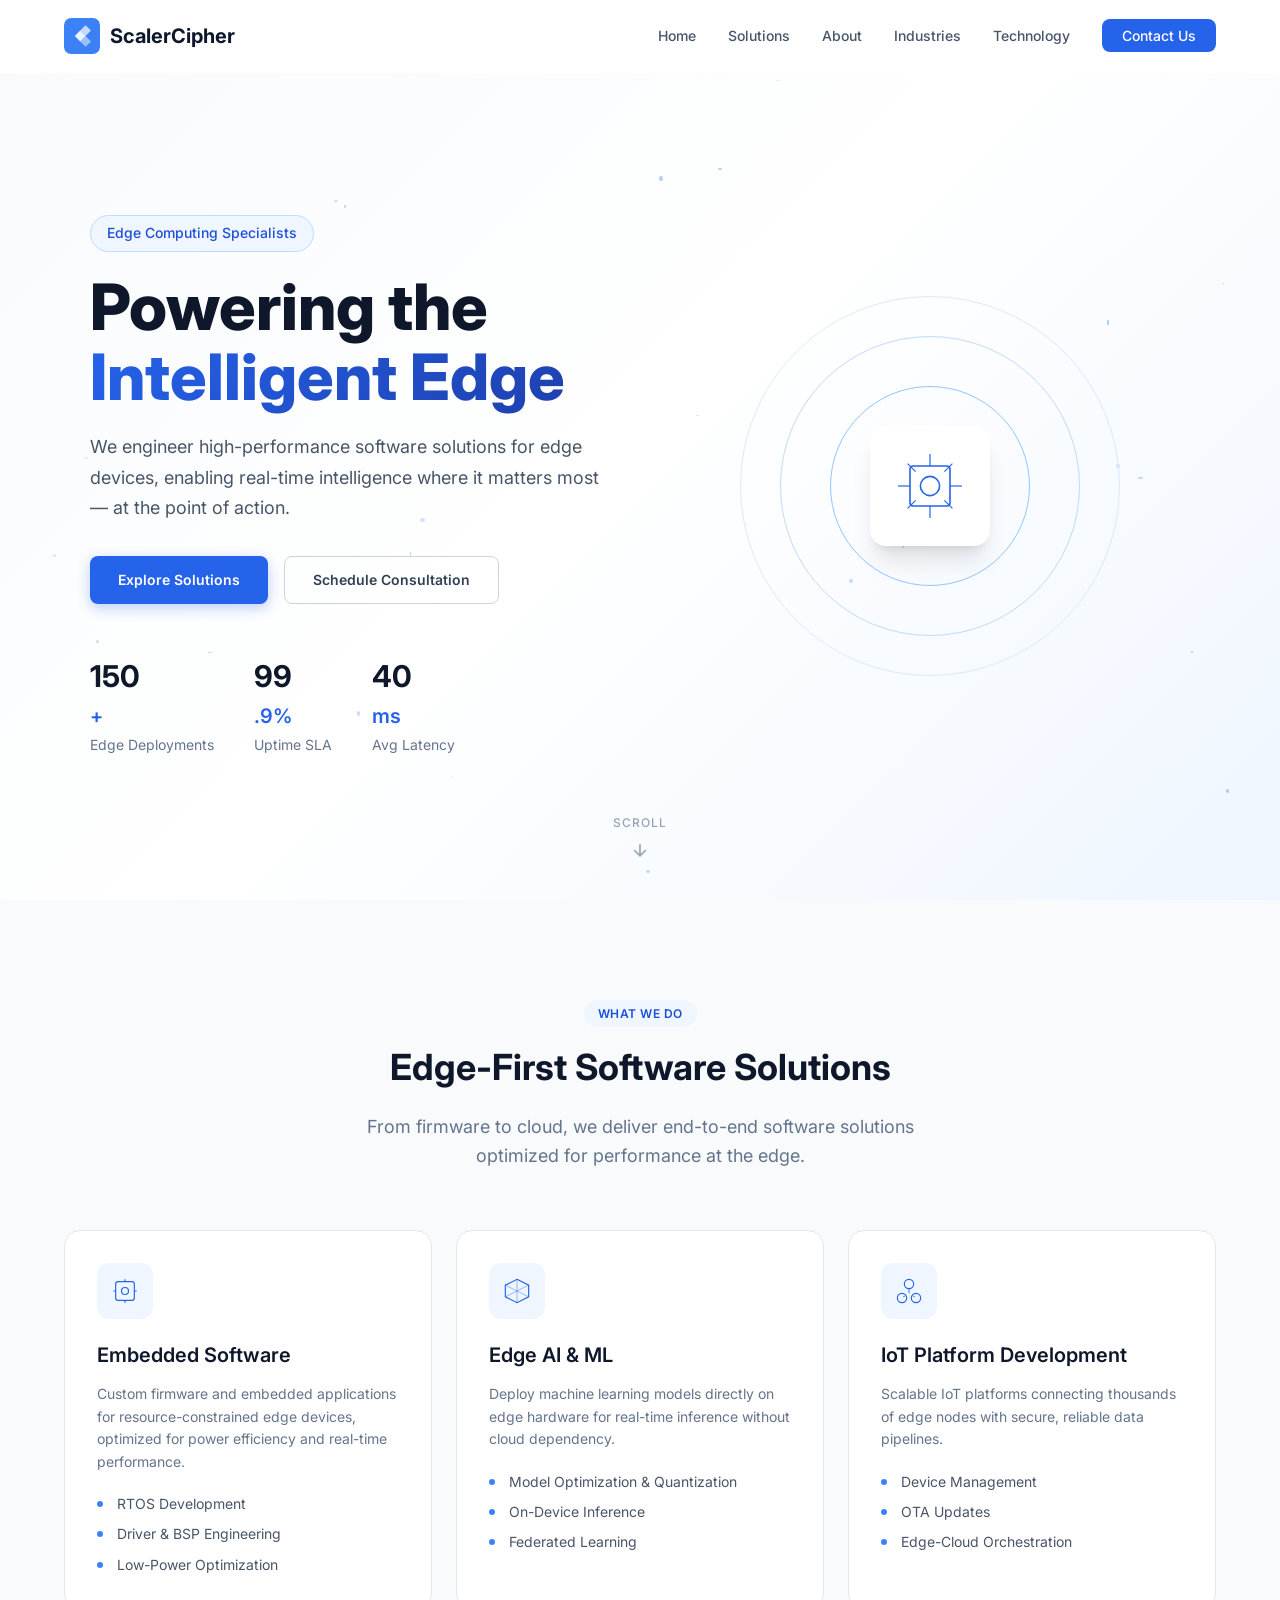
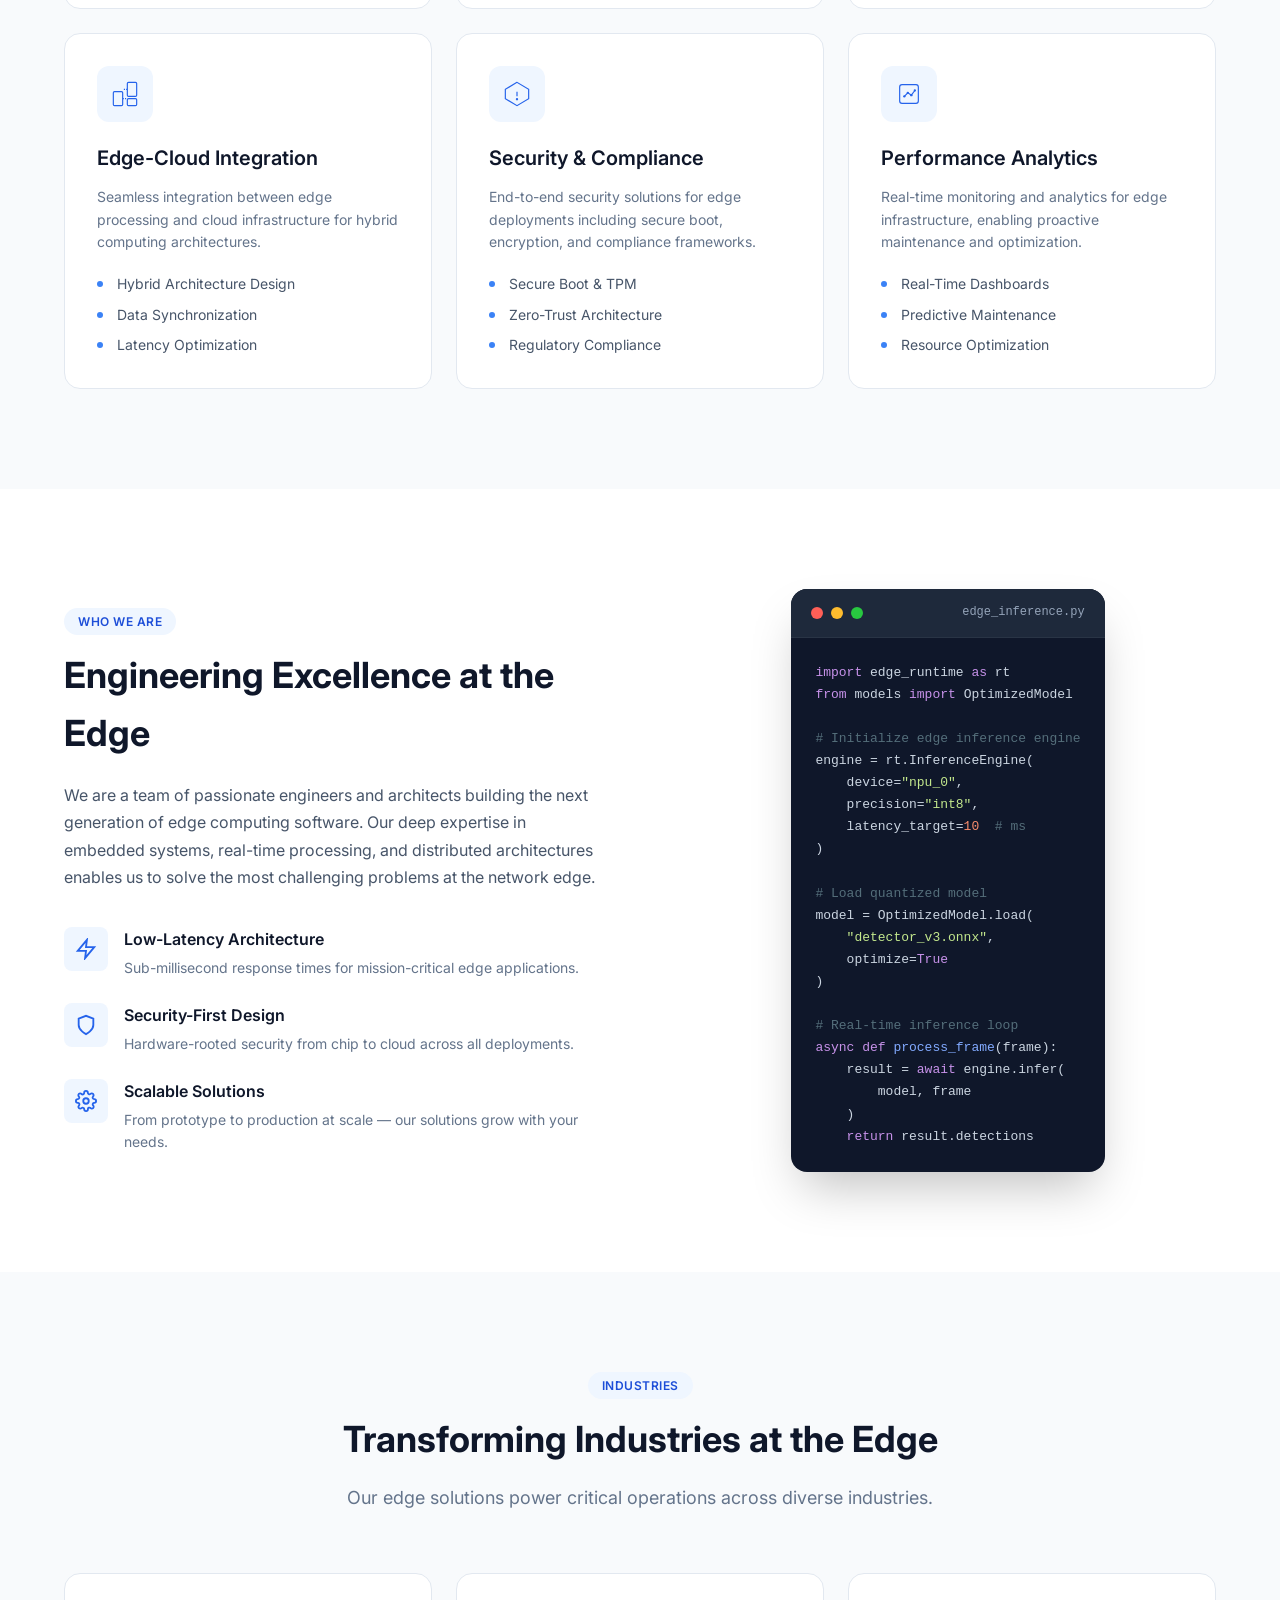
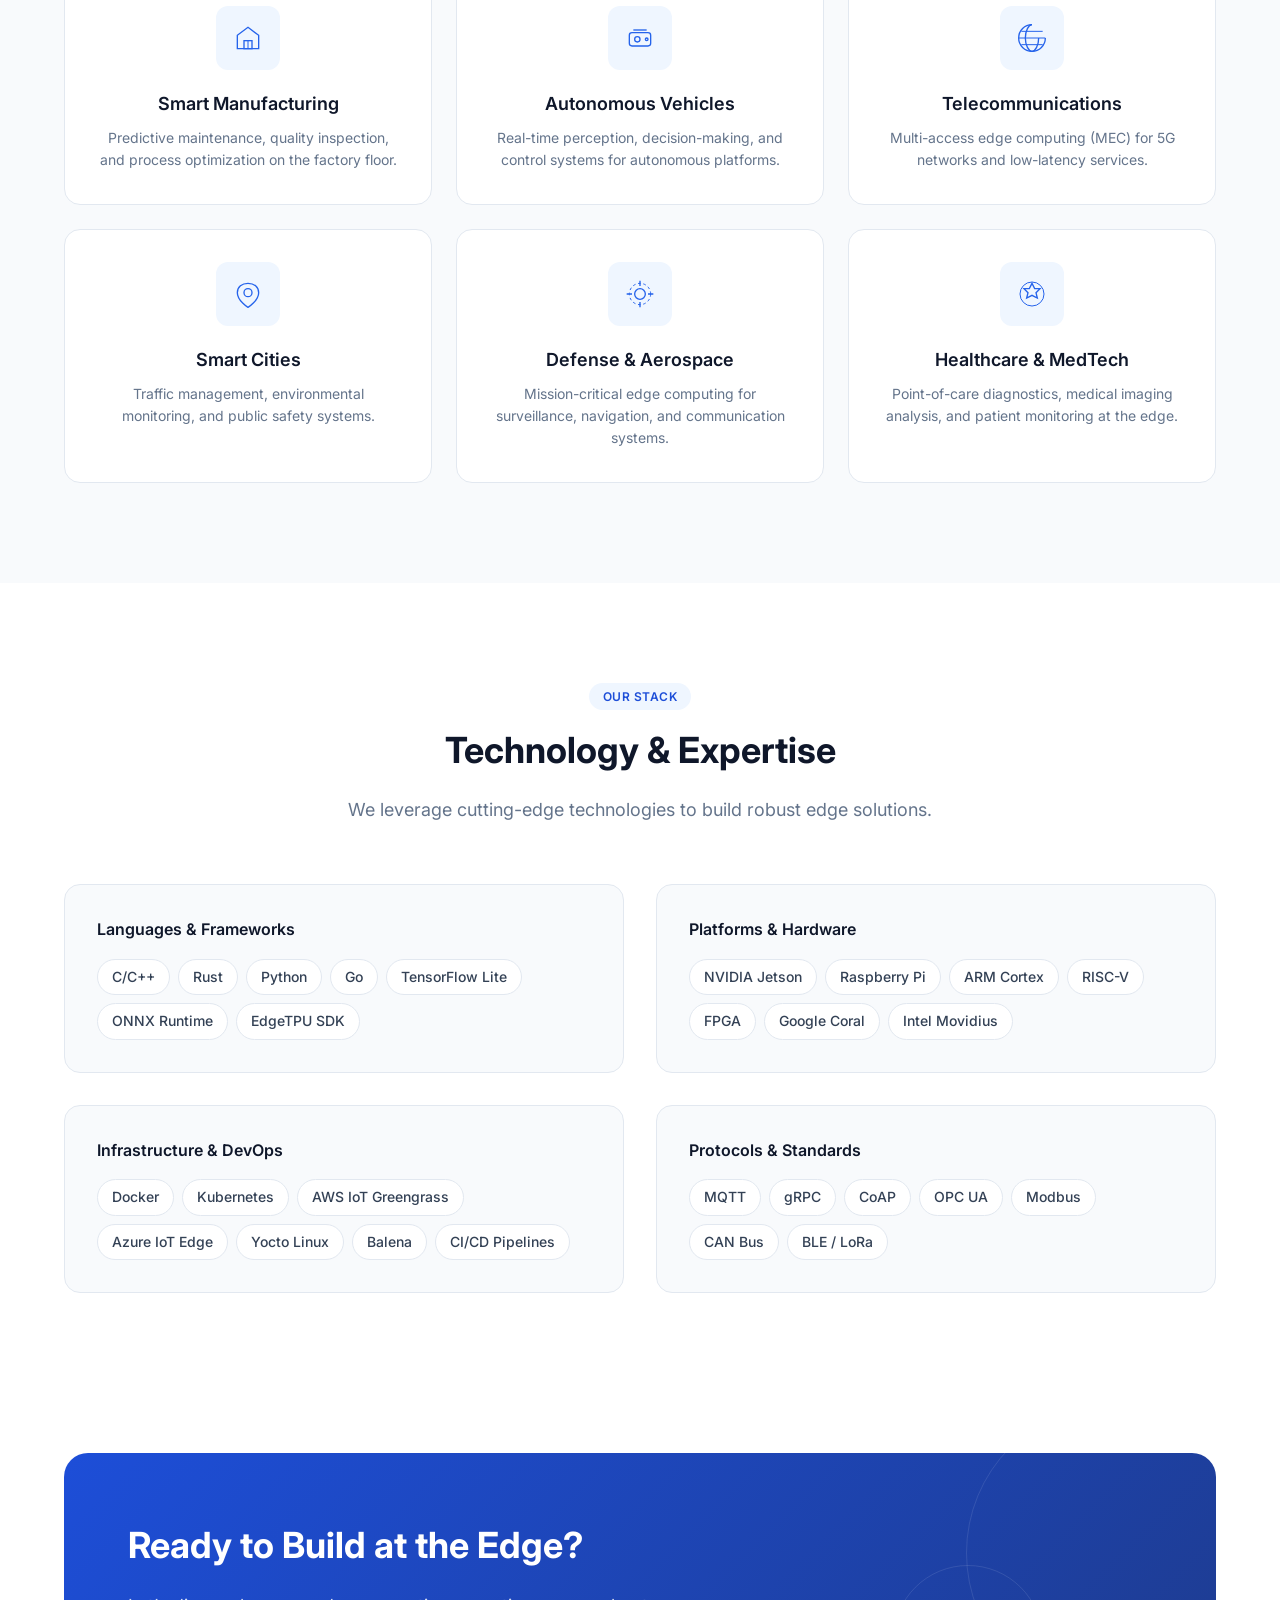
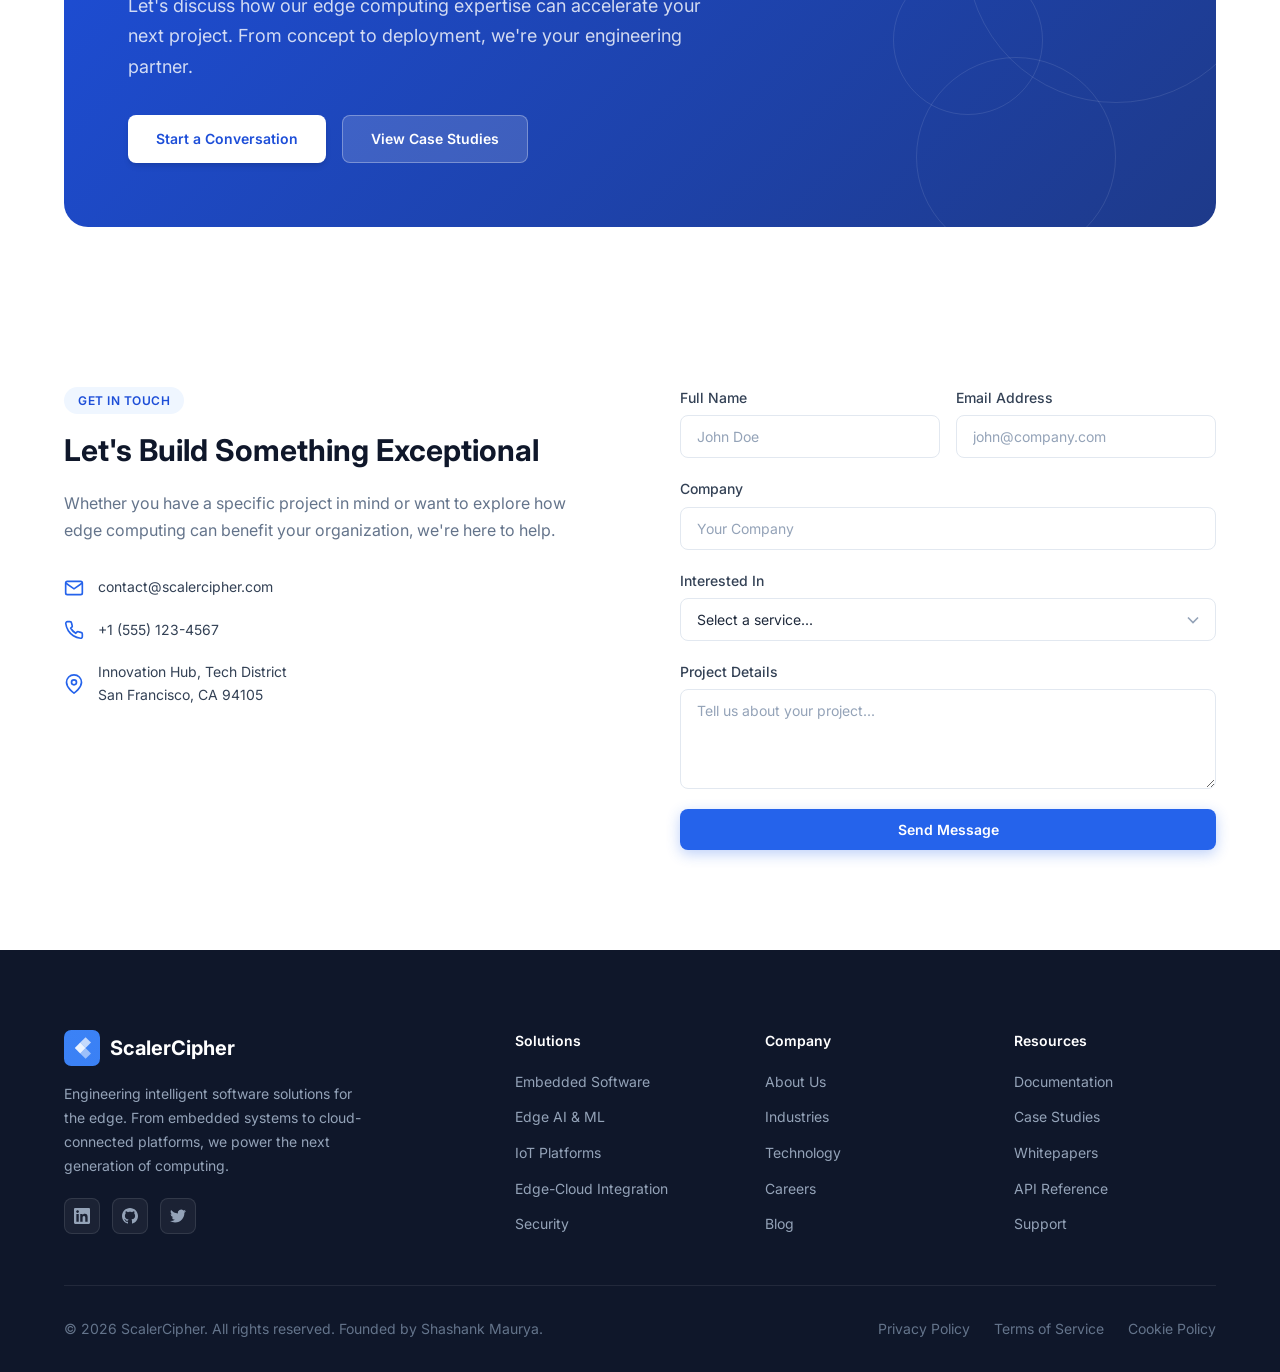
==== commit eb4f1e2c: "Rebrand to ScalerCipher, owner: Shashank Maurya" ====
--- a/index.html
+++ b/index.html
@@ -3,8 +3,8 @@
 <head>
     <meta charset="UTF-8">
     <meta name="viewport" content="width=device-width, initial-scale=1.0">
-    <meta name="description" content="Leading software solutions provider specializing in edge computing, embedded systems, and intelligent edge devices.">
-    <title>EdgeCore Solutions | Intelligent Edge Software</title>
+    <meta name="description" content="ScalerCipher — Leading software solutions provider specializing in edge computing, embedded systems, and intelligent edge devices.">
+    <title>ScalerCipher | Intelligent Edge Software Solutions</title>
     <link rel="stylesheet" href="css/style.css">
     <link rel="preconnect" href="https://fonts.googleapis.com">
     <link rel="preconnect" href="https://fonts.gstatic.com" crossorigin>
@@ -28,7 +28,7 @@
                         </linearGradient>
                     </defs>
                 </svg>
-                <span class="logo-text">EdgeCore</span>
+                <span class="logo-text">ScalerCipher</span>
             </a>
             <ul class="nav-links" id="nav-links">
                 <li><a href="#home">Home</a></li>
@@ -483,7 +483,7 @@
                                 <path d="M4 4h16c1.1 0 2 .9 2 2v12c0 1.1-.9 2-2 2H4c-1.1 0-2-.9-2-2V6c0-1.1.9-2 2-2z"/>
                                 <polyline points="22,6 12,13 2,6"/>
                             </svg>
-                            <span>contact@edgecore.io</span>
+                            <span>contact@scalercipher.com</span>
                         </div>
                         <div class="contact-item">
                             <svg viewBox="0 0 24 24" fill="none" stroke="currentColor" stroke-width="2">
@@ -557,7 +557,7 @@
                                 </linearGradient>
                             </defs>
                         </svg>
-                        <span class="logo-text">EdgeCore</span>
+                        <span class="logo-text">ScalerCipher</span>
                     </a>
                     <p class="footer-description">Engineering intelligent software solutions for the edge. From embedded systems to cloud-connected platforms, we power the next generation of computing.</p>
                     <div class="social-links">
@@ -604,7 +604,7 @@
                 </div>
             </div>
             <div class="footer-bottom">
-                <p>&copy; 2026 EdgeCore Solutions. All rights reserved.</p>
+                <p>&copy; 2026 ScalerCipher. All rights reserved. Founded by Shashank Maurya.</p>
                 <div class="footer-legal">
                     <a href="#">Privacy Policy</a>
                     <a href="#">Terms of Service</a>
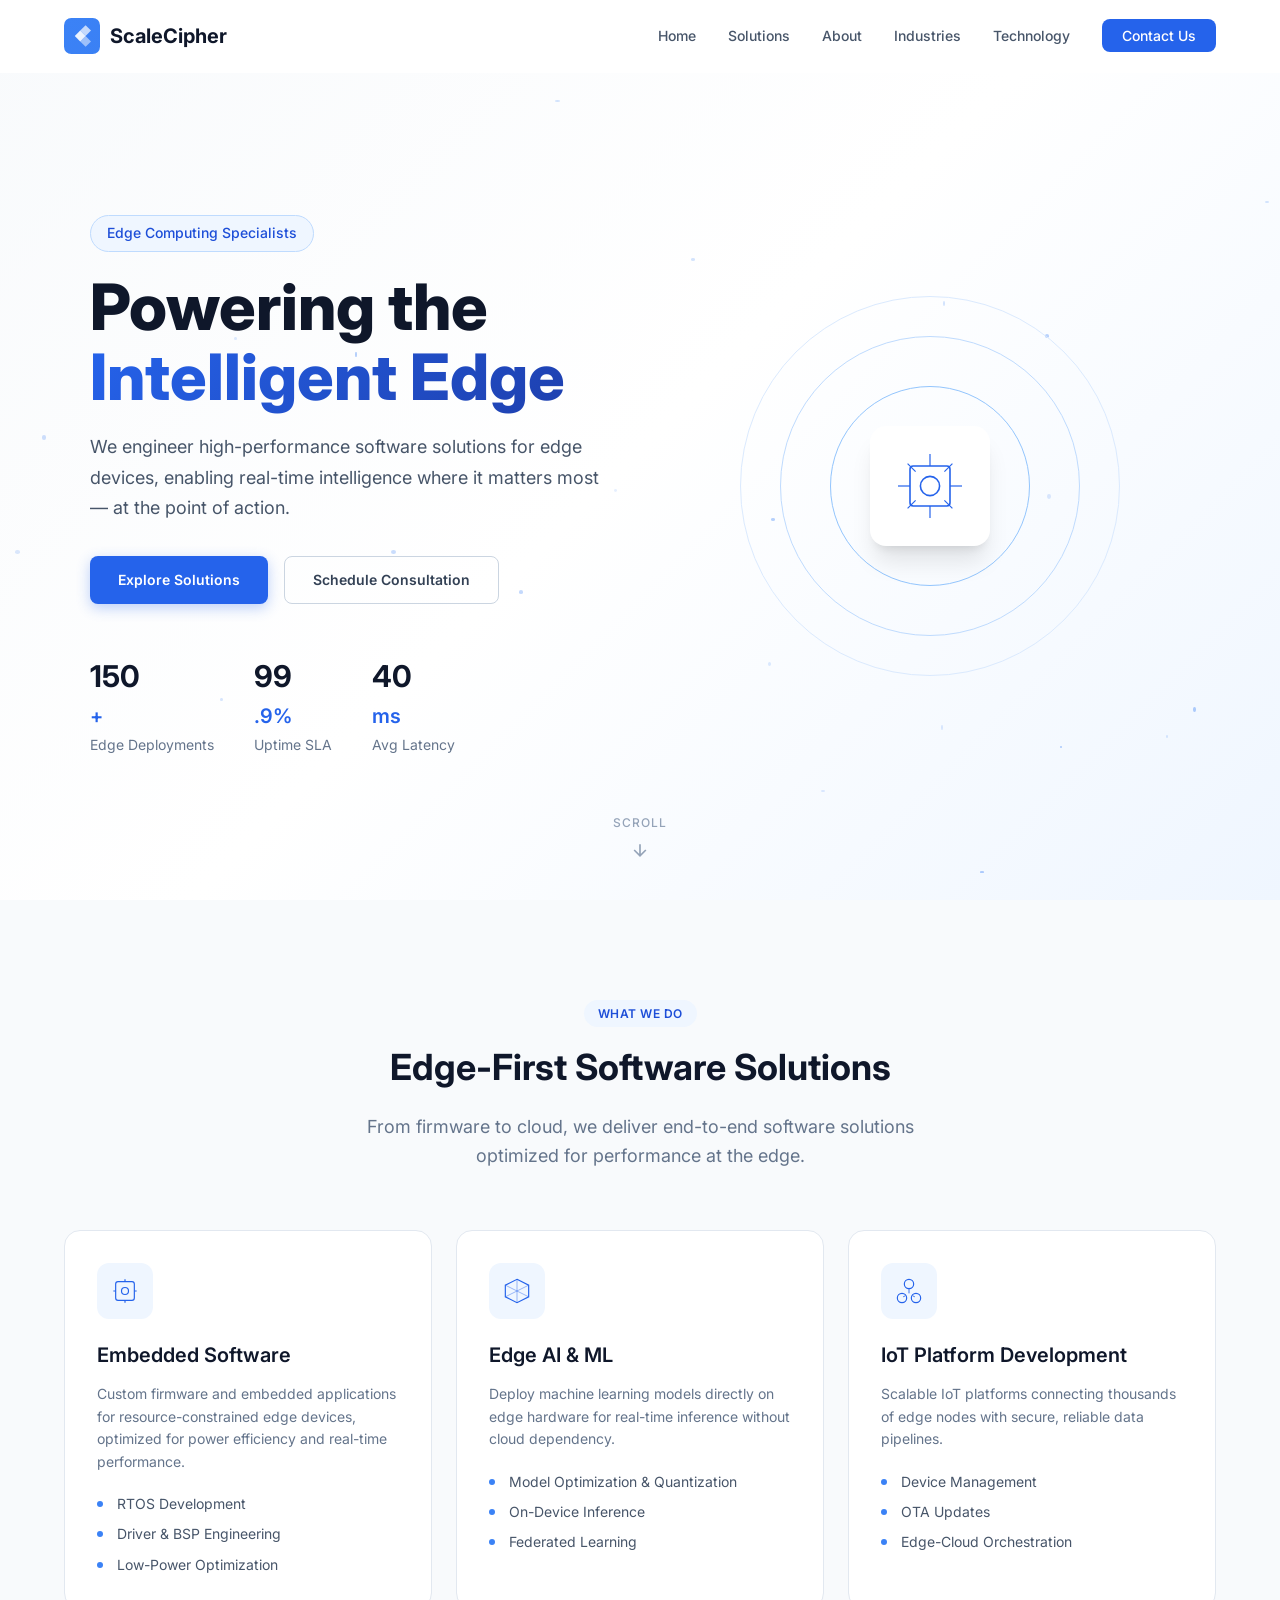
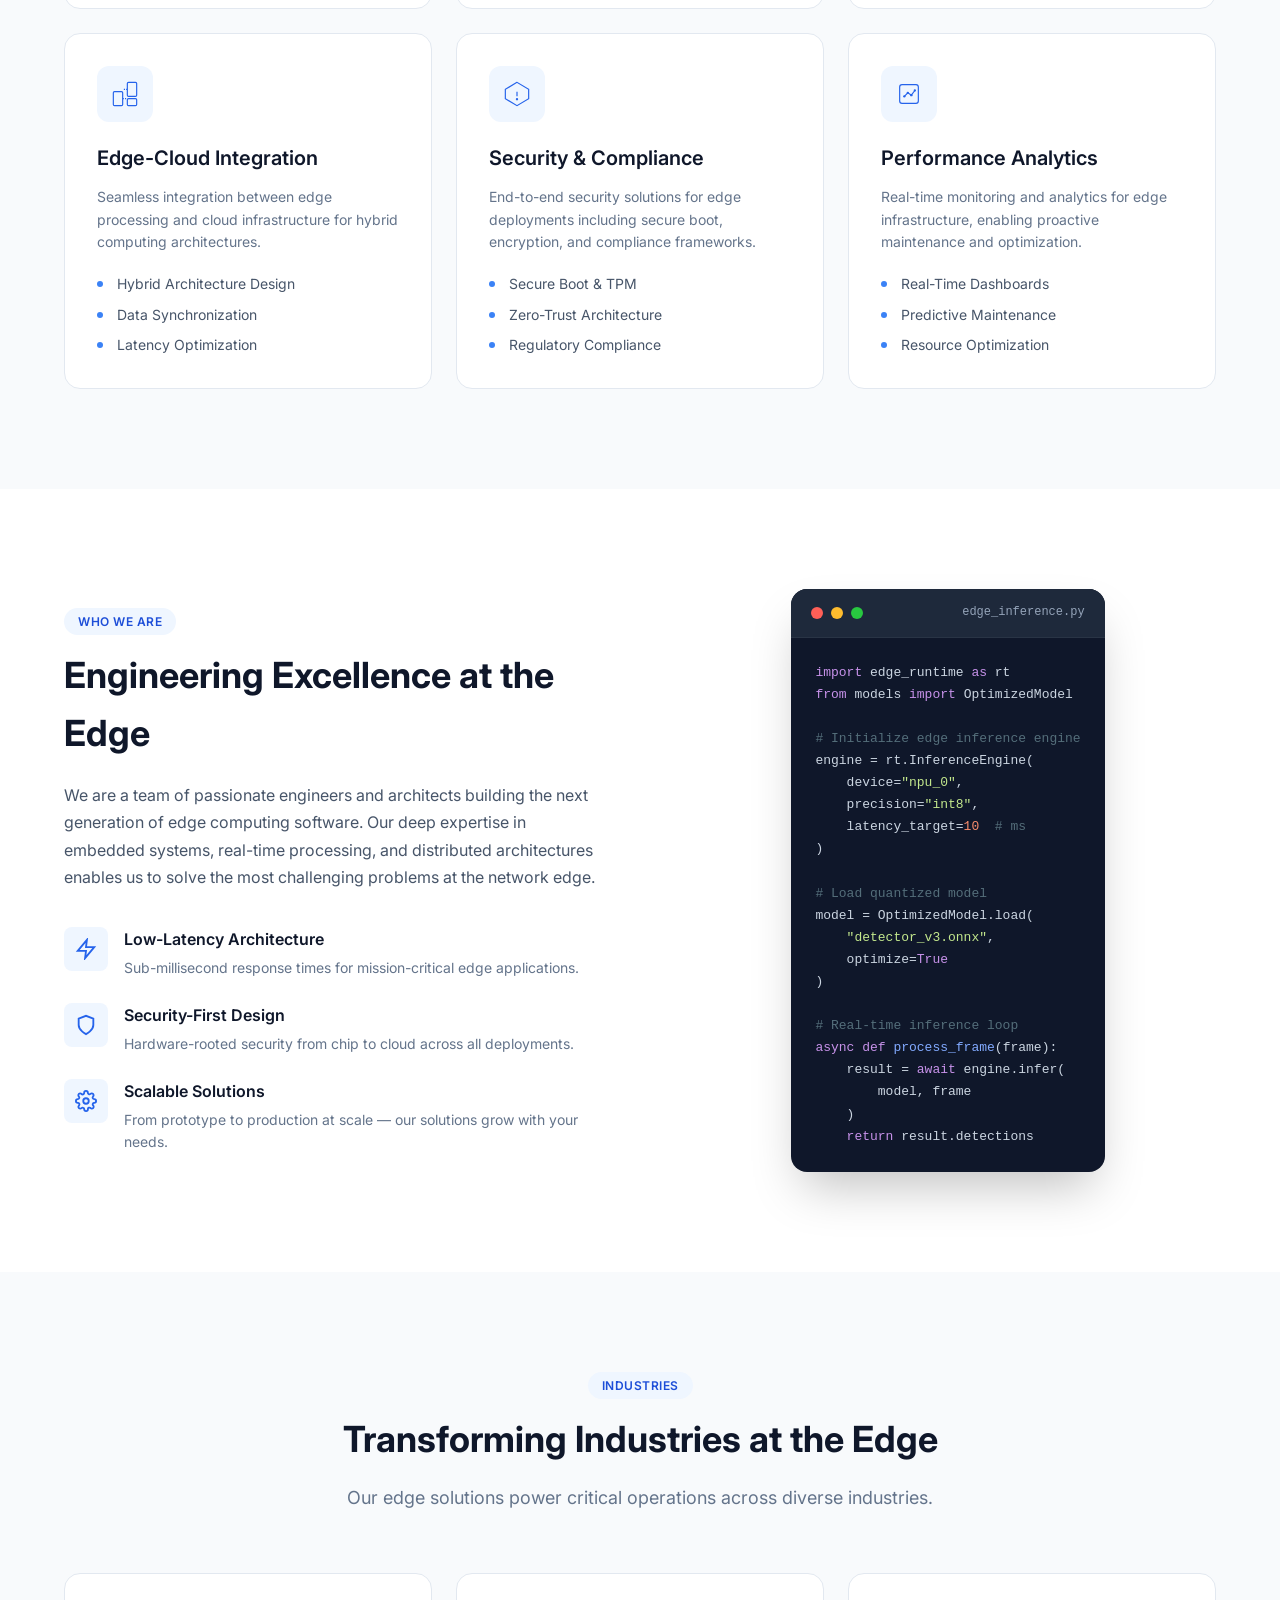
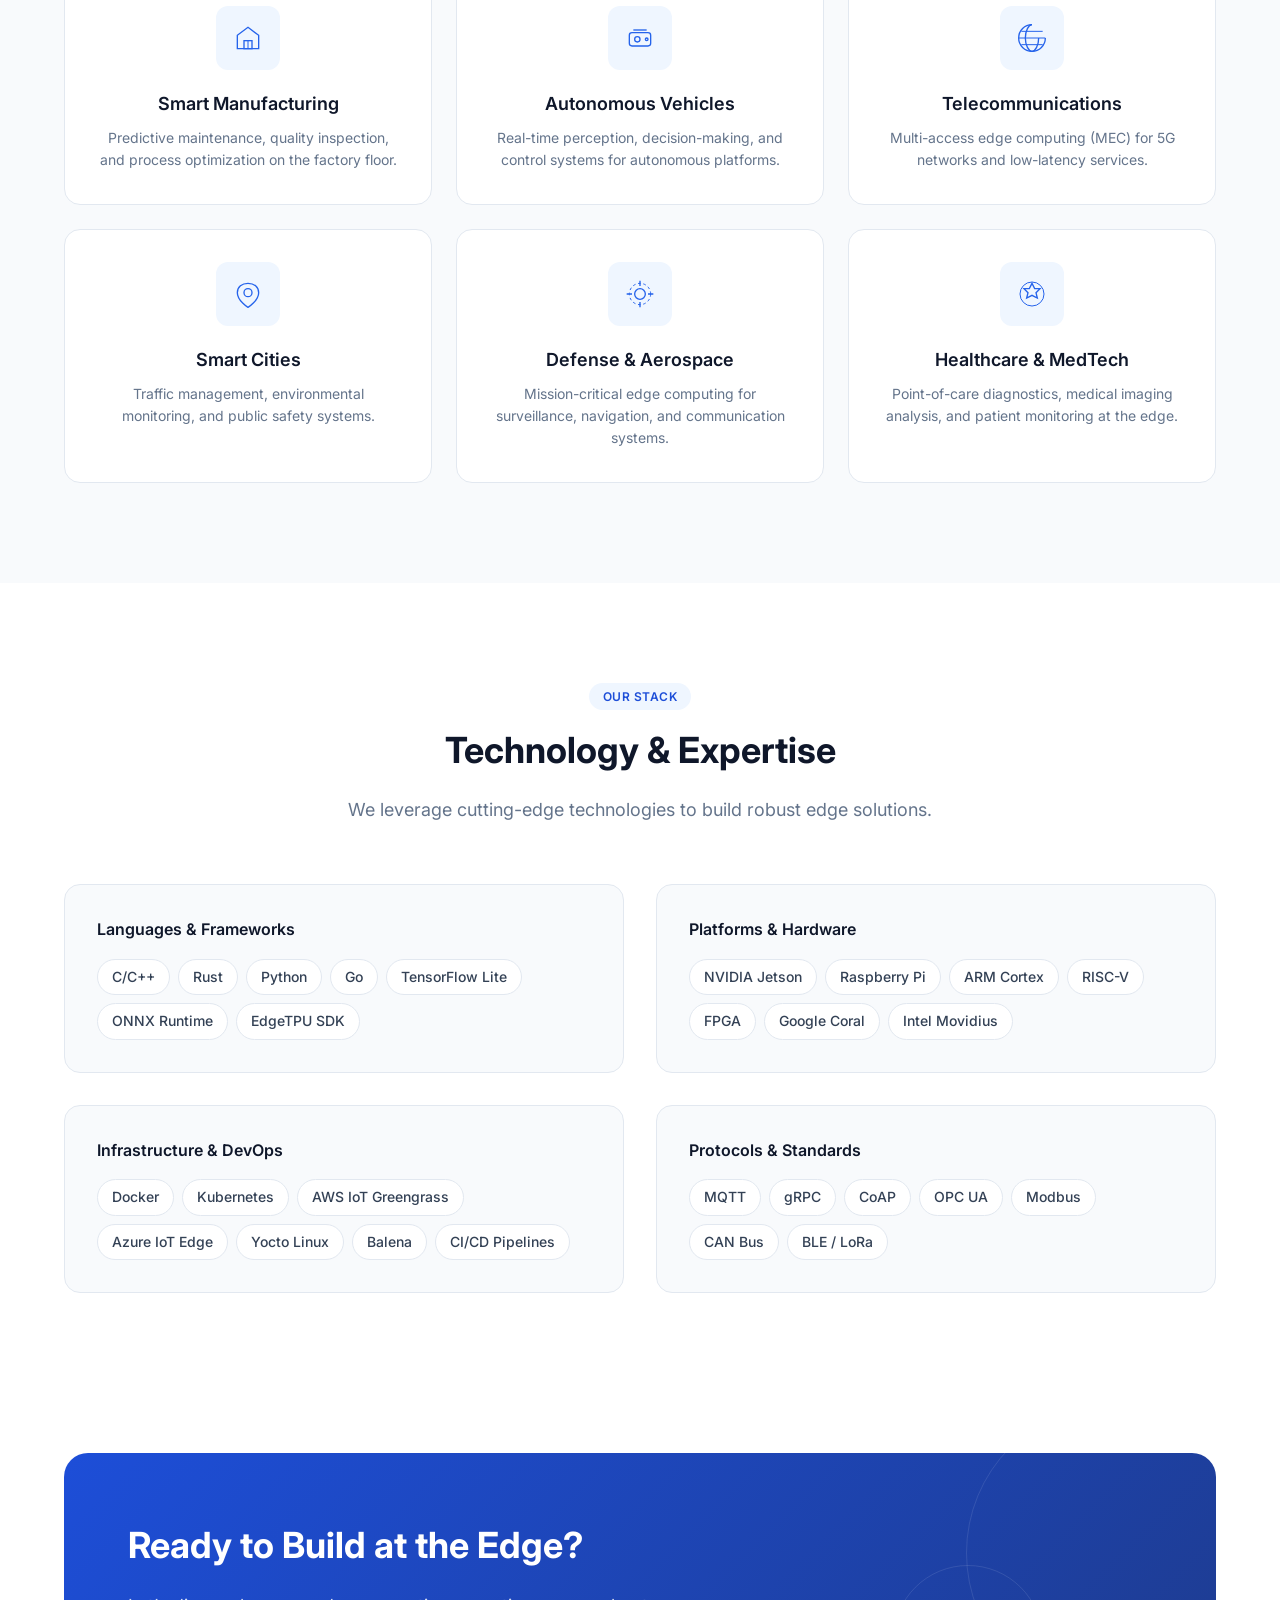
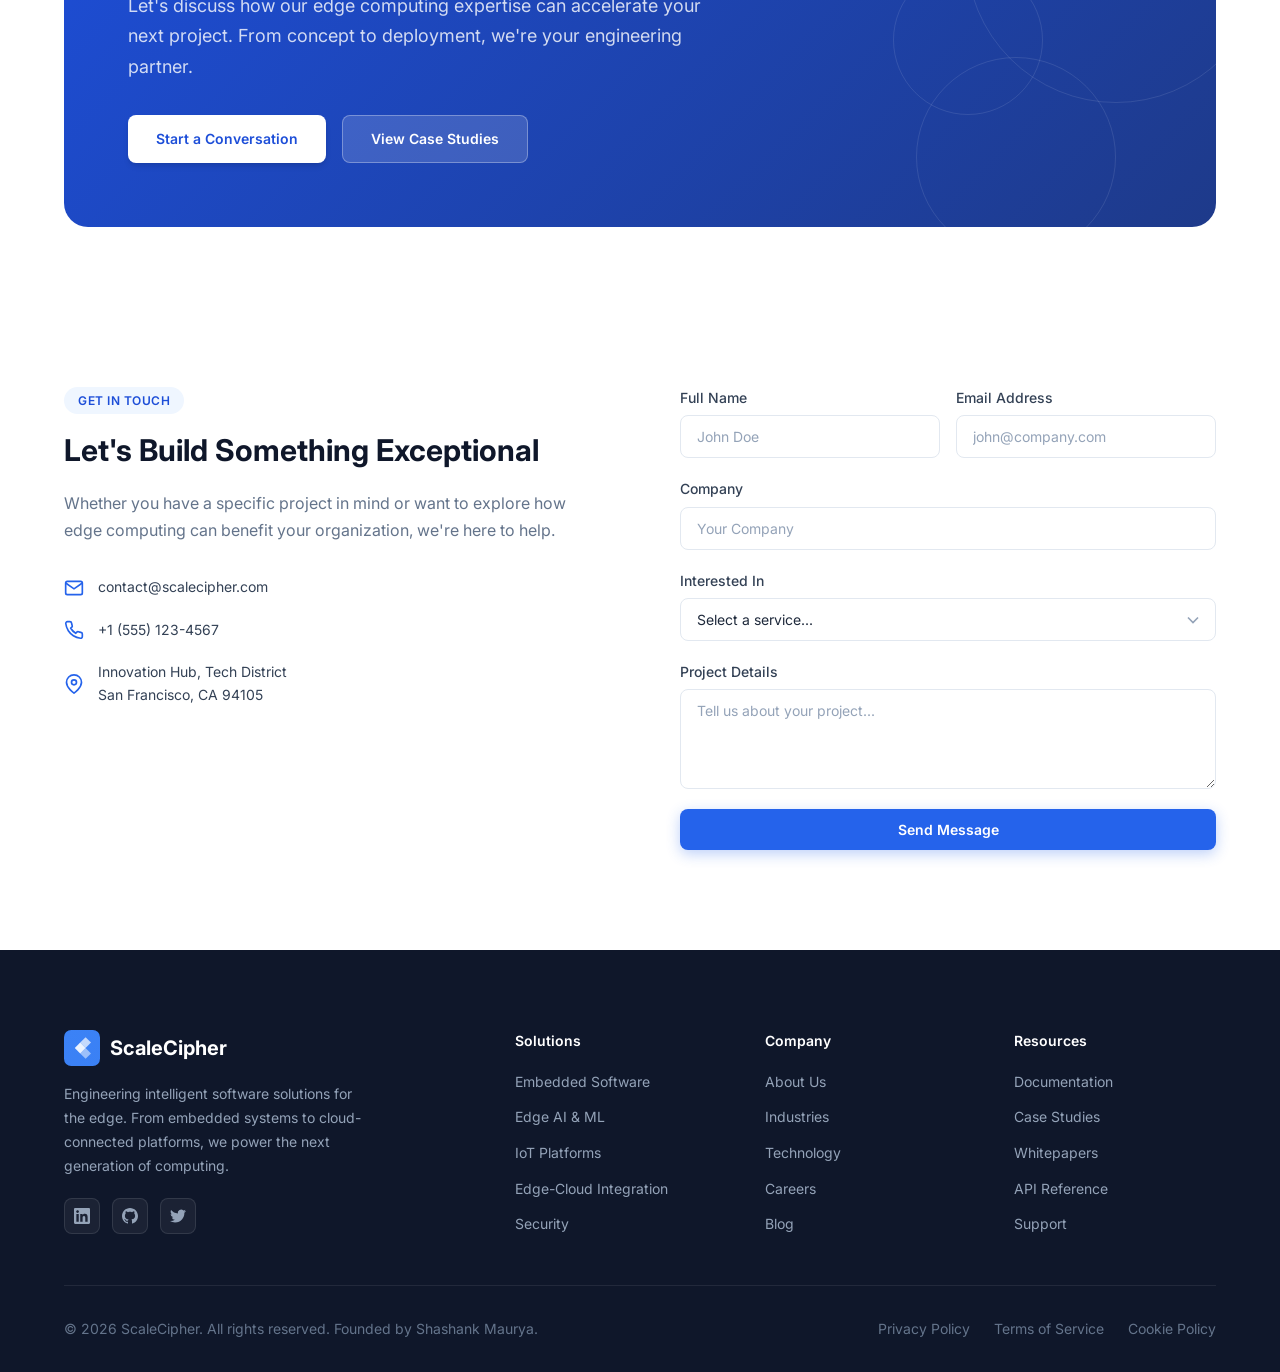
==== commit ccdf41a2: "Fix name: ScaleCipher (not ScalerCipher)" ====
--- a/index.html
+++ b/index.html
@@ -3,8 +3,8 @@
 <head>
     <meta charset="UTF-8">
     <meta name="viewport" content="width=device-width, initial-scale=1.0">
-    <meta name="description" content="ScalerCipher — Leading software solutions provider specializing in edge computing, embedded systems, and intelligent edge devices.">
-    <title>ScalerCipher | Intelligent Edge Software Solutions</title>
+    <meta name="description" content="ScaleCipher — Leading software solutions provider specializing in edge computing, embedded systems, and intelligent edge devices.">
+    <title>ScaleCipher | Intelligent Edge Software Solutions</title>
     <link rel="stylesheet" href="css/style.css">
     <link rel="preconnect" href="https://fonts.googleapis.com">
     <link rel="preconnect" href="https://fonts.gstatic.com" crossorigin>
@@ -28,7 +28,7 @@
                         </linearGradient>
                     </defs>
                 </svg>
-                <span class="logo-text">ScalerCipher</span>
+                <span class="logo-text">ScaleCipher</span>
             </a>
             <ul class="nav-links" id="nav-links">
                 <li><a href="#home">Home</a></li>
@@ -483,7 +483,7 @@
                                 <path d="M4 4h16c1.1 0 2 .9 2 2v12c0 1.1-.9 2-2 2H4c-1.1 0-2-.9-2-2V6c0-1.1.9-2 2-2z"/>
                                 <polyline points="22,6 12,13 2,6"/>
                             </svg>
-                            <span>contact@scalercipher.com</span>
+                            <span>contact@scalecipher.com</span>
                         </div>
                         <div class="contact-item">
                             <svg viewBox="0 0 24 24" fill="none" stroke="currentColor" stroke-width="2">
@@ -557,7 +557,7 @@
                                 </linearGradient>
                             </defs>
                         </svg>
-                        <span class="logo-text">ScalerCipher</span>
+                        <span class="logo-text">ScaleCipher</span>
                     </a>
                     <p class="footer-description">Engineering intelligent software solutions for the edge. From embedded systems to cloud-connected platforms, we power the next generation of computing.</p>
                     <div class="social-links">
@@ -604,7 +604,7 @@
                 </div>
             </div>
             <div class="footer-bottom">
-                <p>&copy; 2026 ScalerCipher. All rights reserved. Founded by Shashank Maurya.</p>
+                <p>&copy; 2026 ScaleCipher. All rights reserved. Founded by Shashank Maurya.</p>
                 <div class="footer-legal">
                     <a href="#">Privacy Policy</a>
                     <a href="#">Terms of Service</a>
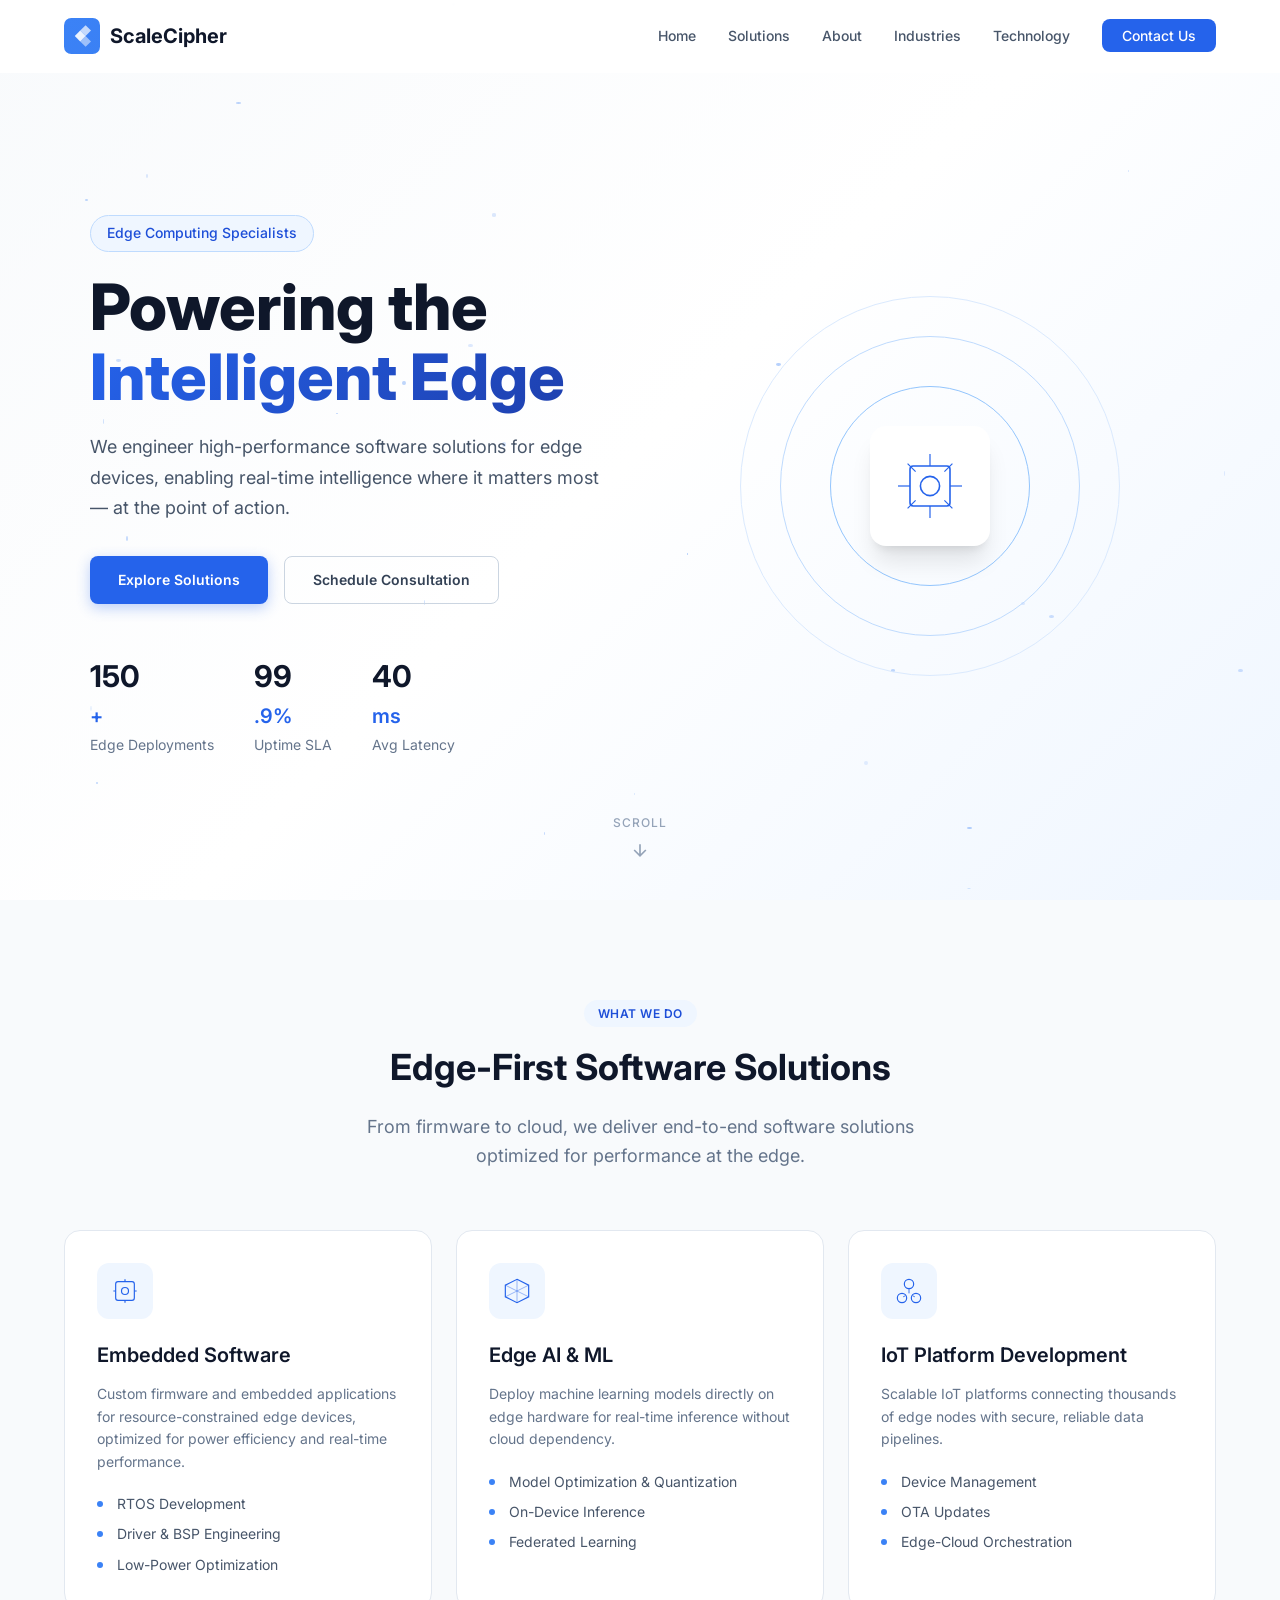
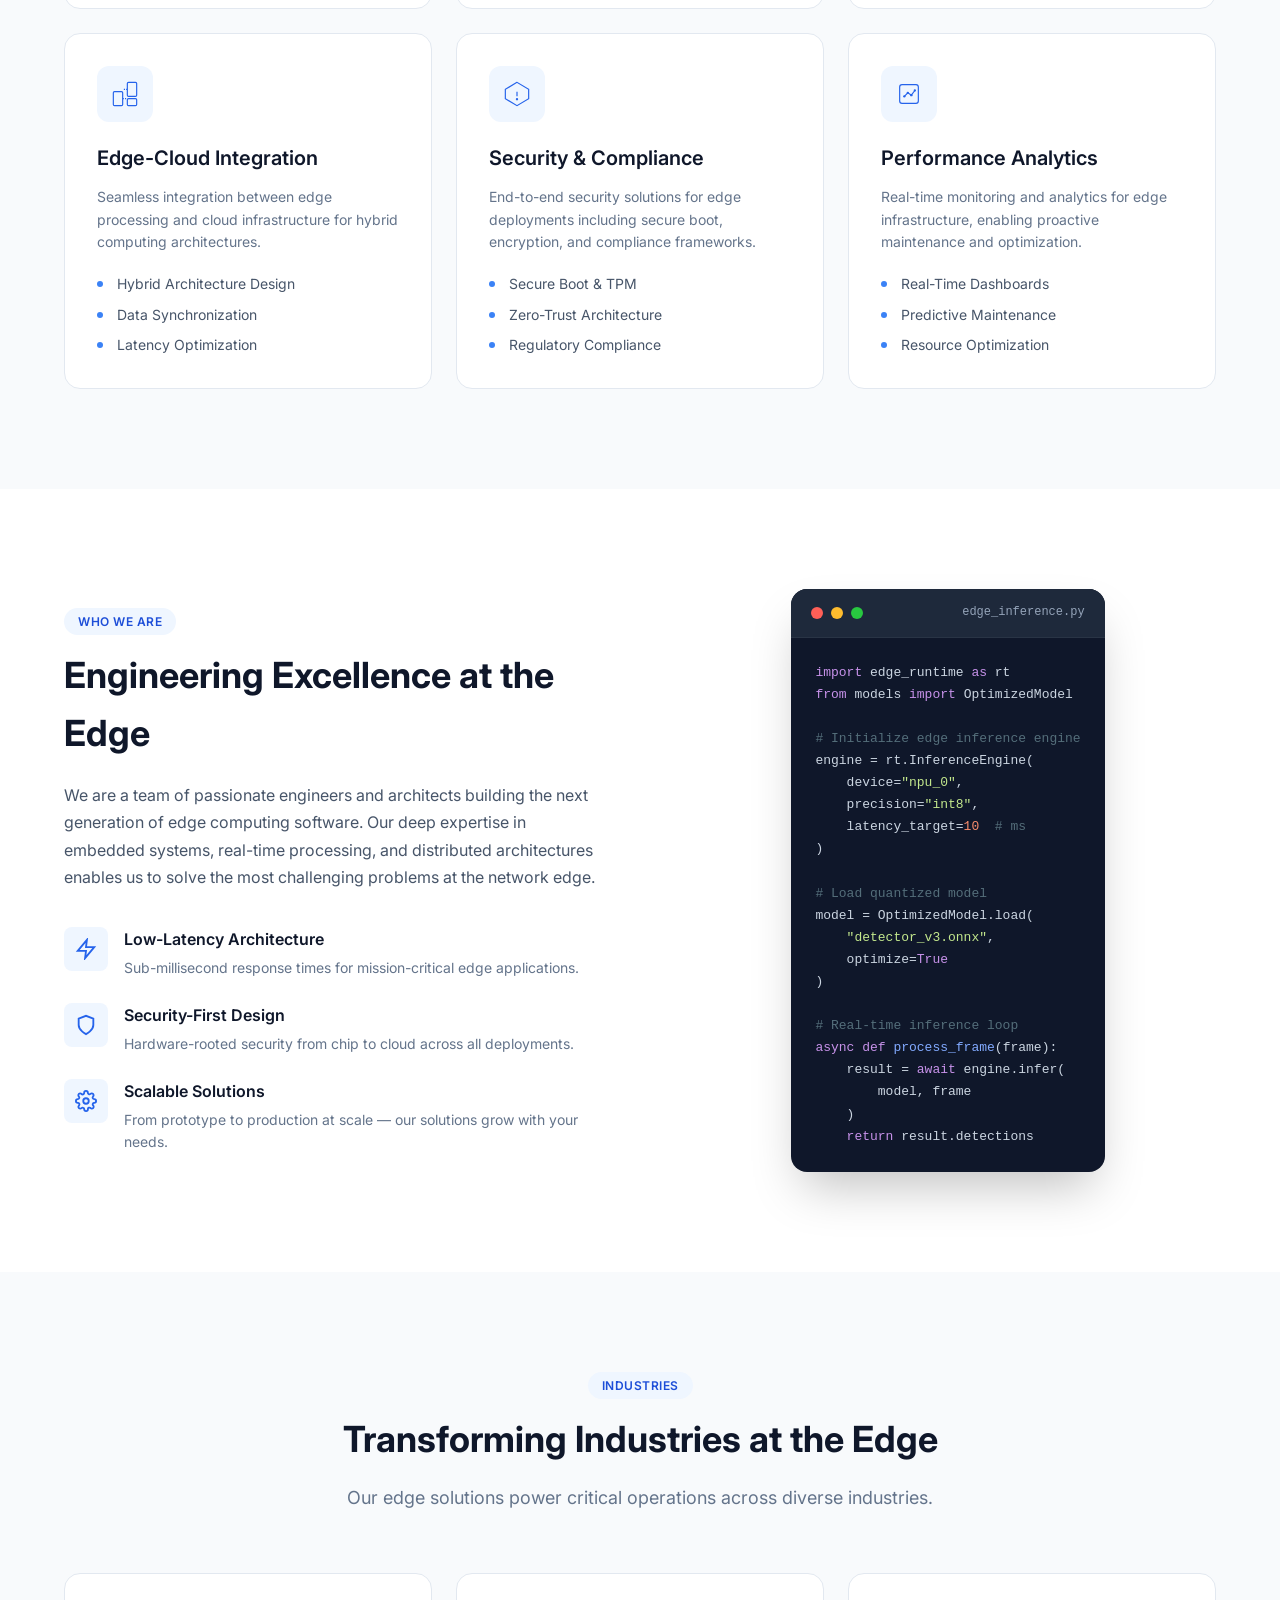
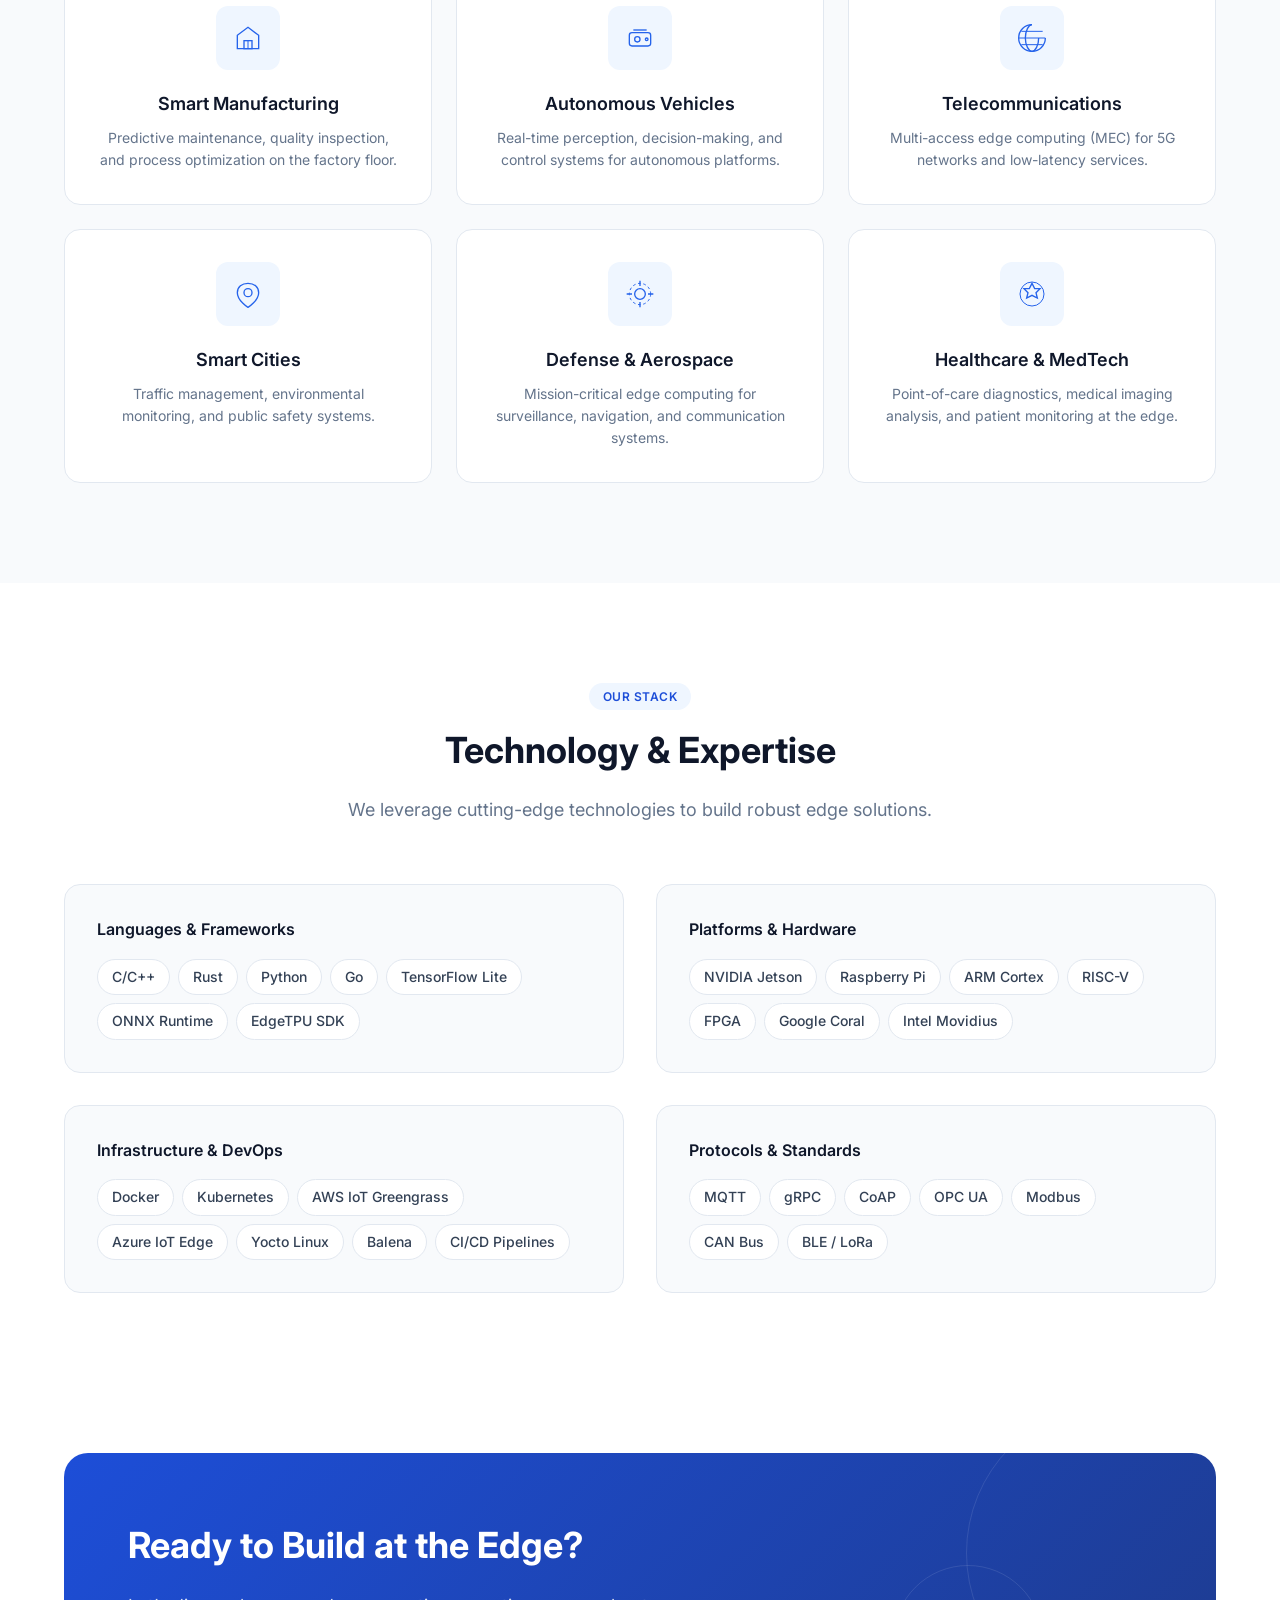
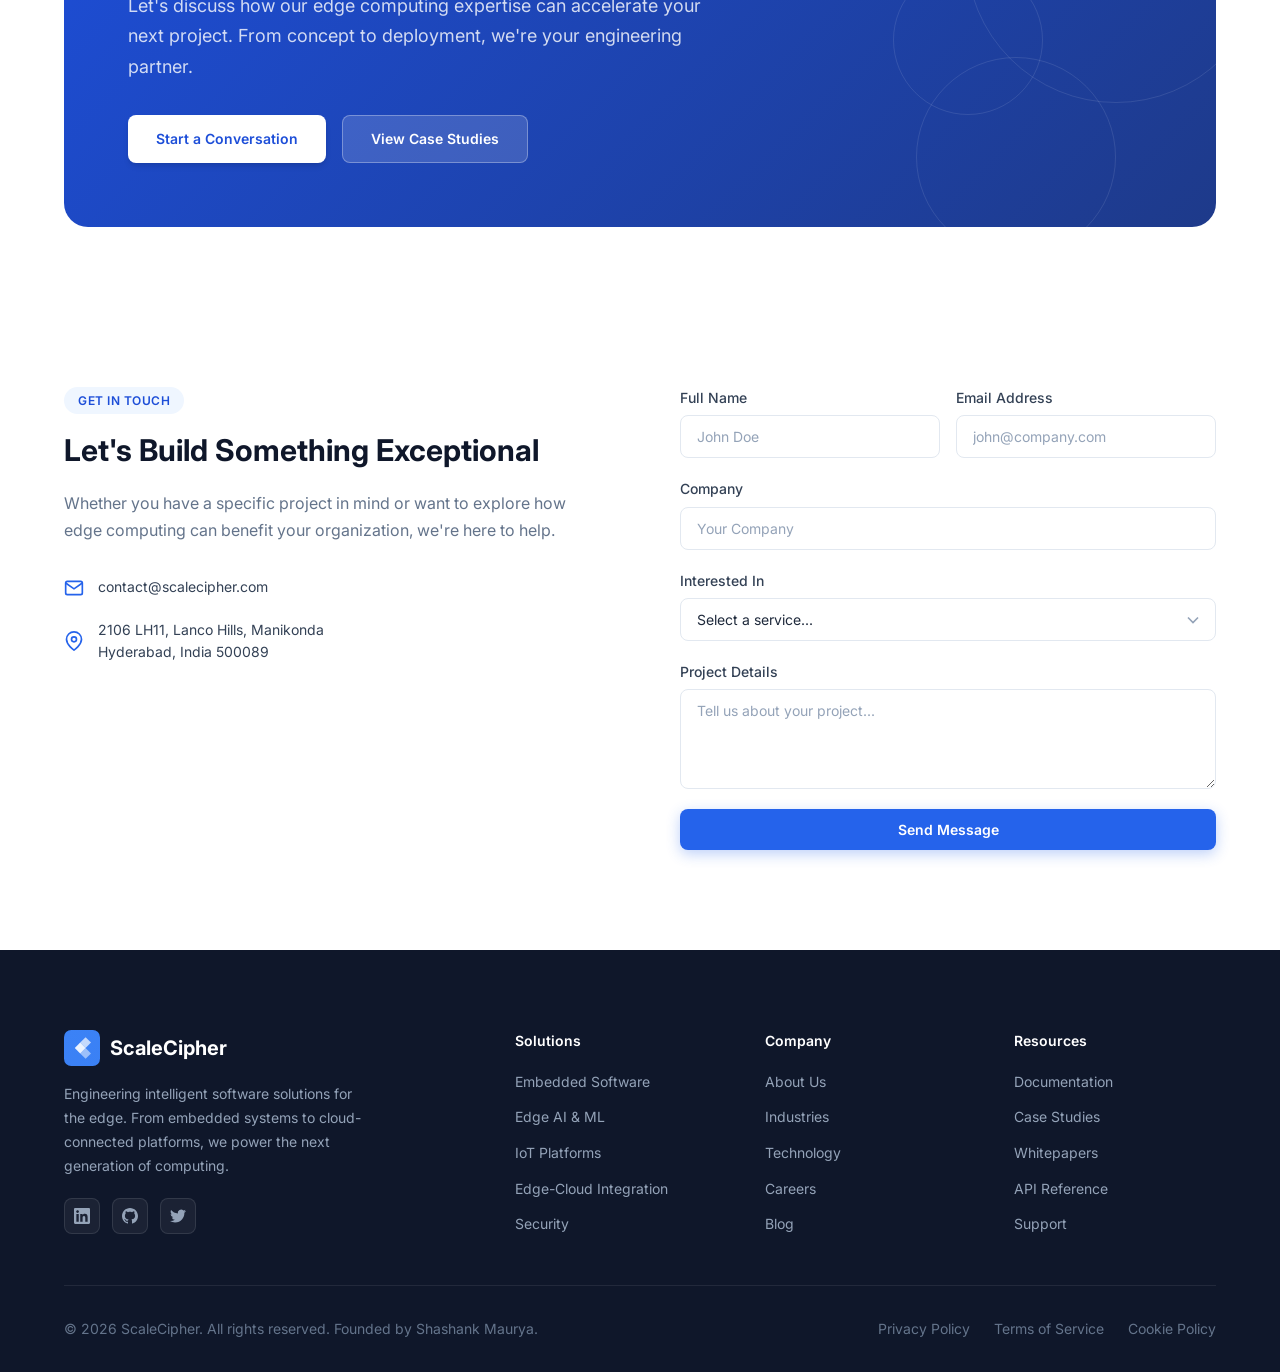
==== commit 96fa0f75: "Update address to Hyderabad, remove phone number" ====
--- a/index.html
+++ b/index.html
@@ -487,16 +487,10 @@
                         </div>
                         <div class="contact-item">
                             <svg viewBox="0 0 24 24" fill="none" stroke="currentColor" stroke-width="2">
-                                <path d="M22 16.92v3a2 2 0 0 1-2.18 2 19.79 19.79 0 0 1-8.63-3.07 19.5 19.5 0 0 1-6-6 19.79 19.79 0 0 1-3.07-8.67A2 2 0 0 1 4.11 2h3a2 2 0 0 1 2 1.72 12.84 12.84 0 0 0 .7 2.81 2 2 0 0 1-.45 2.11L8.09 9.91a16 16 0 0 0 6 6l1.27-1.27a2 2 0 0 1 2.11-.45 12.84 12.84 0 0 0 2.81.7A2 2 0 0 1 22 16.92z"/>
-                            </svg>
-                            <span>+1 (555) 123-4567</span>
-                        </div>
-                        <div class="contact-item">
-                            <svg viewBox="0 0 24 24" fill="none" stroke="currentColor" stroke-width="2">
                                 <path d="M21 10c0 7-9 13-9 13s-9-6-9-13a9 9 0 0 1 18 0z"/>
                                 <circle cx="12" cy="10" r="3"/>
                             </svg>
-                            <span>Innovation Hub, Tech District<br>San Francisco, CA 94105</span>
+                            <span>2106 LH11, Lanco Hills, Manikonda<br>Hyderabad, India 500089</span>
                         </div>
                     </div>
                 </div>
